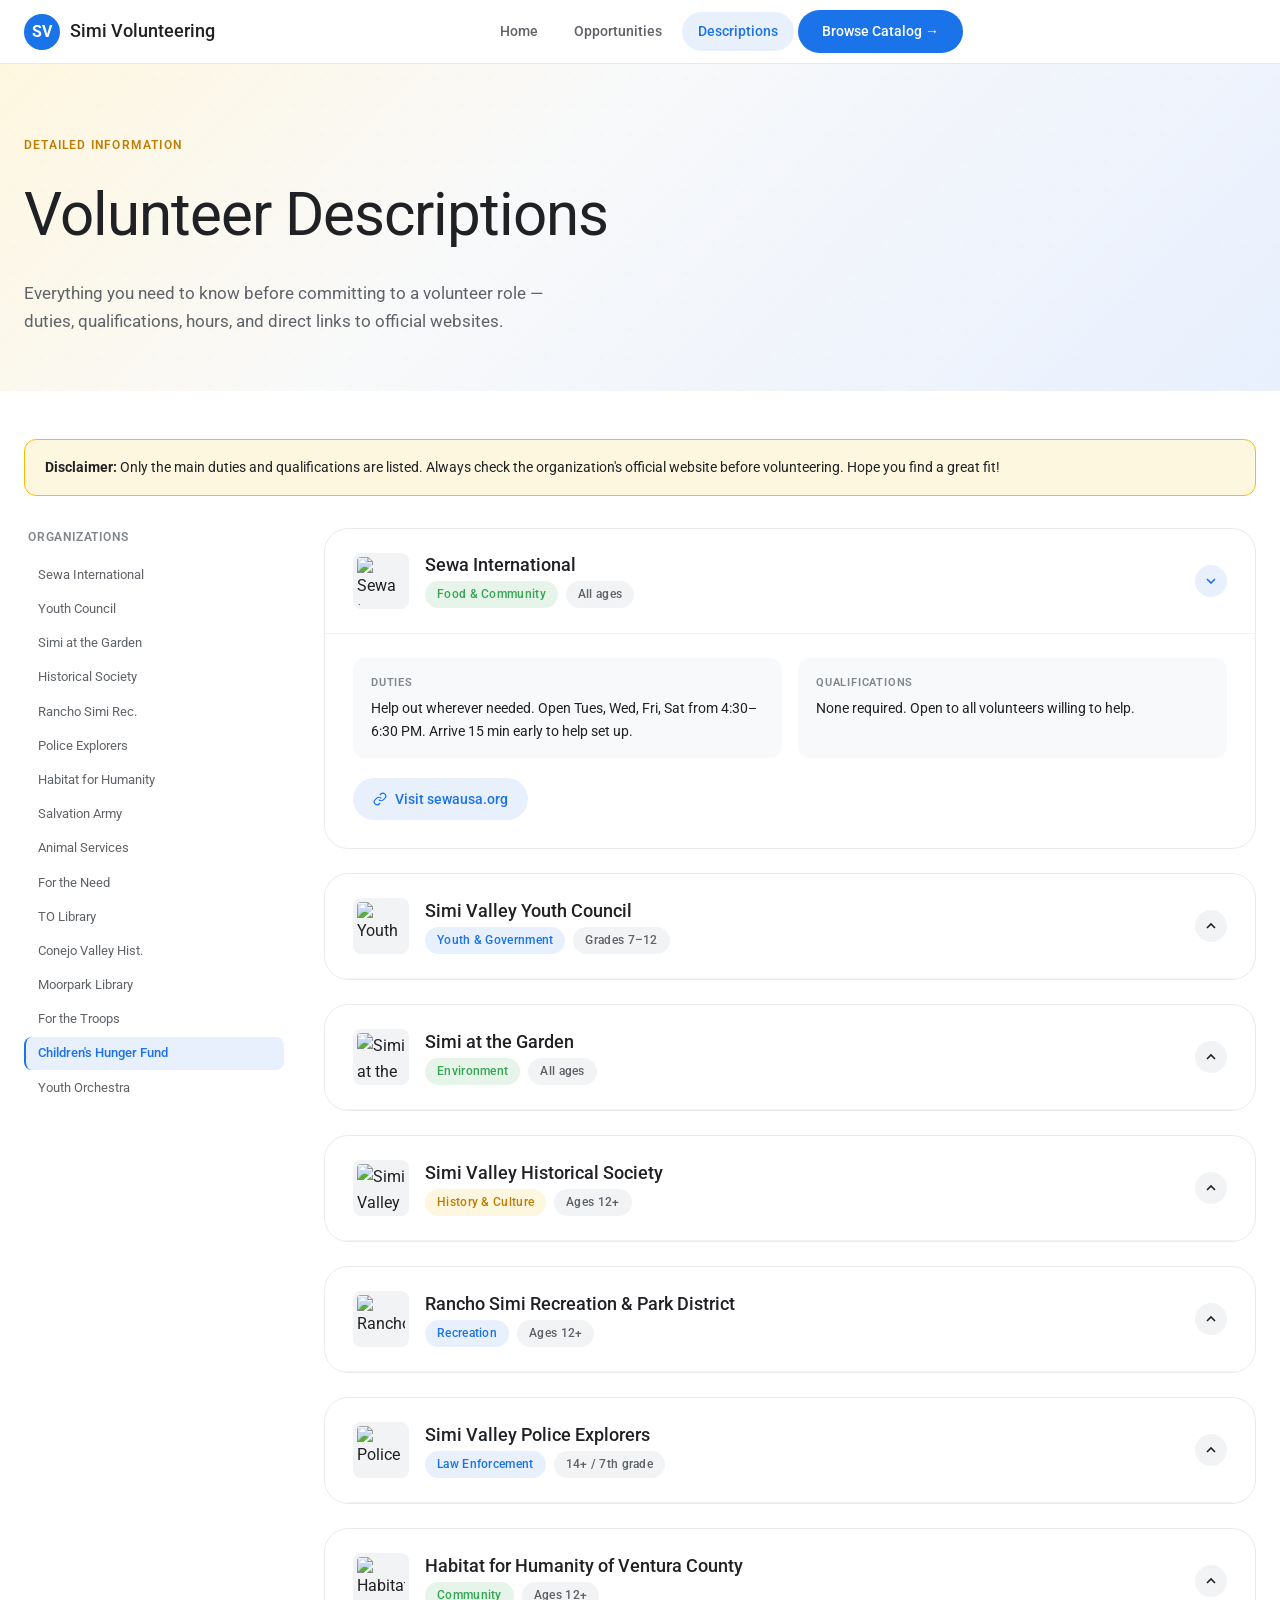
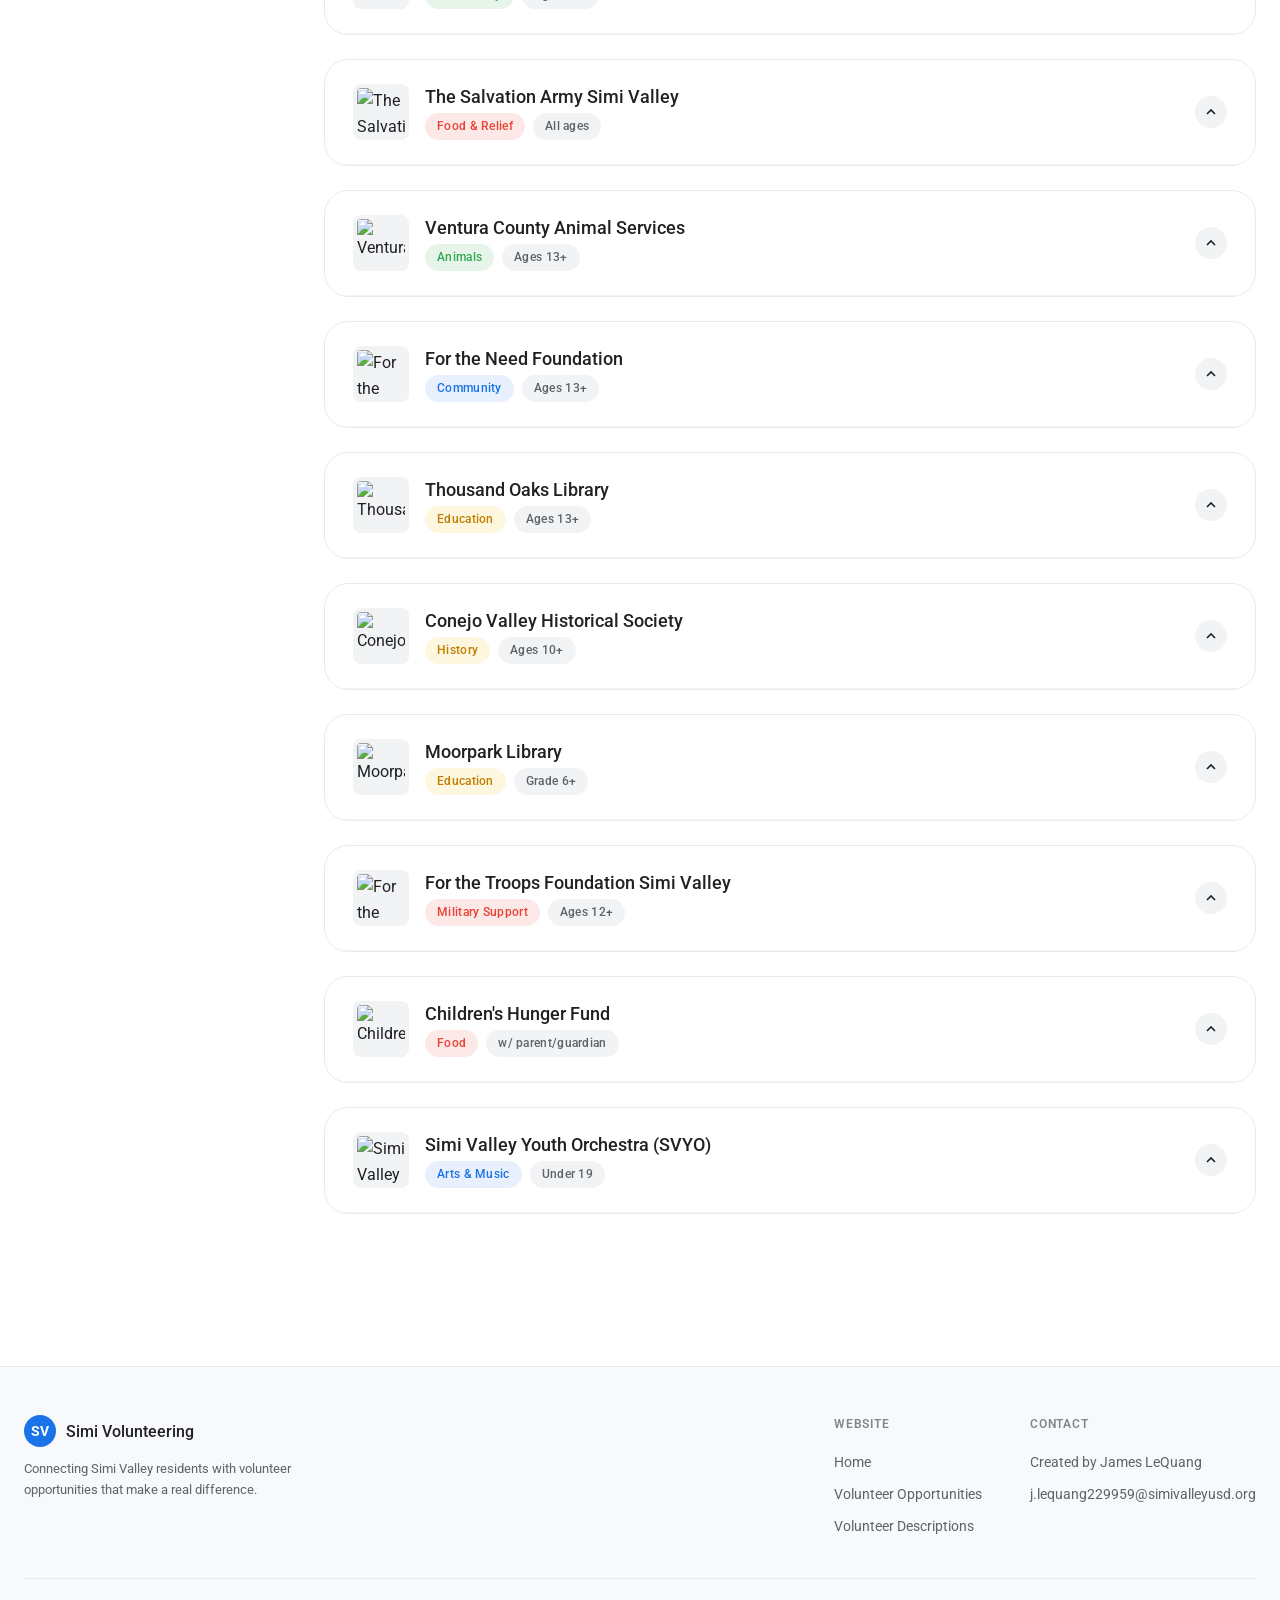
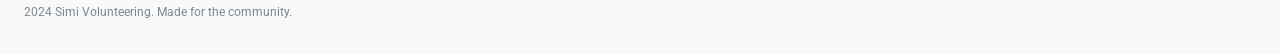
==== volunteer-descriptions.html @ 415157b6 "first commit" ====
<!DOCTYPE html>
<html lang="en">
<head>
  <!-- Google tag (gtag.js) -->
  <script async src="https://www.googletagmanager.com/gtag/js?id=G-ZGWD5S9X8W"></script>
  <script>
    window.dataLayer = window.dataLayer || [];
    function gtag(){dataLayer.push(arguments);}
    gtag('js', new Date());
    gtag('config', 'G-ZGWD5S9X8W');
  </script>

  <meta charset="utf-8" />
  <meta http-equiv="X-UA-Compatible" content="IE=edge" />
  <meta name="viewport" content="width=device-width, initial-scale=1" />
  <title>Volunteer Descriptions — Simi Volunteering</title>
  <meta name="description" content="Detailed descriptions of volunteer opportunities in Simi Valley including duties, qualifications, and how to sign up." />
  <meta name="keywords" content="volunteer descriptions simi valley, volunteer duties qualifications simi valley" />
  <meta name="author" content="James LeQuang" />
  <meta name="robots" content="index,follow" />
  <meta name="google-site-verification" content="lw691S1agrlLDPZoy1Ch8asML59CRUqN0vuidCmiAS0" />

  <link rel="stylesheet" href="styles.css" />
  <style>
    /* ── Page hero ─────────────────────────────────────────────── */
    .page-hero {
      background: linear-gradient(135deg, #fef7e0 0%, #f8f9fa 40%, #e8f0fe 100%);
      padding: 72px 0 56px;
      position: relative;
      overflow: hidden;
    }

    .page-hero::before {
      content: '';
      position: absolute;
      inset: 0;
      background-image: radial-gradient(circle, rgba(251,188,4,.15) 1px, transparent 1px);
      background-size: 28px 28px;
      opacity: .5;
    }

    .page-hero-inner { position: relative; }

    .page-hero-eyebrow {
      font-size: 12px;
      font-weight: 600;
      letter-spacing: 1.2px;
      text-transform: uppercase;
      color: #c17d00;
      margin-bottom: 12px;
    }

    .page-hero-title {
      font-family: var(--font-display);
      font-size: clamp(36px, 5vw, 60px);
      font-weight: 400;
      color: var(--text-primary);
      letter-spacing: -1px;
      margin-bottom: 16px;
    }

    .page-hero-desc {
      font-size: 17px;
      color: var(--text-secondary);
      max-width: 560px;
      line-height: 1.65;
    }

    /* ── Sidebar layout ────────────────────────────────────────── */
    .desc-layout {
      display: grid;
      grid-template-columns: 260px 1fr;
      gap: 40px;
      align-items: start;
    }

    /* ── TOC sidebar ───────────────────────────────────────────── */
    .toc-sidebar {
      position: sticky;
      top: calc(var(--nav-height) + 24px);
      max-height: calc(100vh - var(--nav-height) - 48px);
      overflow-y: auto;
      scrollbar-width: thin;
    }

    .toc-sidebar::-webkit-scrollbar { width: 4px; }
    .toc-sidebar::-webkit-scrollbar-thumb { background: var(--surface-3); border-radius: 2px; }

    .toc-title {
      font-size: 12px;
      font-weight: 600;
      letter-spacing: .8px;
      text-transform: uppercase;
      color: var(--text-tertiary);
      margin-bottom: 12px;
      padding: 0 4px;
    }

    .toc-list { display: flex; flex-direction: column; gap: 2px; }

    .toc-link {
      display: block;
      padding: 7px 12px;
      border-radius: var(--radius-sm);
      font-size: 13px;
      color: var(--text-secondary);
      transition: background var(--transition), color var(--transition);
      border-left: 2px solid transparent;
      line-height: 1.4;
    }

    .toc-link:hover { background: var(--surface-2); color: var(--text-primary); }
    .toc-link.toc-active { background: var(--blue-50); color: var(--blue-500); border-left-color: var(--blue-500); font-weight: 500; }

    /* ── Description entries ───────────────────────────────────── */
    .desc-entry {
      background: var(--surface-0);
      border: 1px solid var(--surface-3);
      border-radius: var(--radius-lg);
      overflow: hidden;
      margin-bottom: 24px;
      scroll-margin-top: calc(var(--nav-height) + 24px);
      transition: box-shadow var(--transition);
    }

    .desc-entry:hover { box-shadow: var(--shadow-2); }

    .desc-entry-header {
      display: flex;
      align-items: center;
      gap: 16px;
      padding: 24px 28px;
      border-bottom: 1px solid var(--surface-2);
      cursor: pointer;
      user-select: none;
    }

    .desc-entry-logo {
      width: 56px;
      height: 56px;
      border-radius: var(--radius-sm);
      object-fit: contain;
      background: var(--surface-2);
      flex-shrink: 0;
      padding: 4px;
    }

    .desc-entry-title-wrap { flex: 1; min-width: 0; }

    .desc-entry-title {
      font-family: var(--font-display);
      font-size: 18px;
      font-weight: 500;
      color: var(--text-primary);
      margin-bottom: 4px;
      line-height: 1.3;
    }

    .desc-entry-meta {
      display: flex;
      align-items: center;
      gap: 8px;
      flex-wrap: wrap;
    }

    .desc-entry-toggle {
      width: 32px;
      height: 32px;
      border-radius: 50%;
      display: flex;
      align-items: center;
      justify-content: center;
      background: var(--surface-2);
      flex-shrink: 0;
      transition: background var(--transition), transform var(--transition);
    }

    .desc-entry-toggle svg { transition: transform var(--transition); }
    .desc-entry.open .desc-entry-toggle { background: var(--blue-50); }
    .desc-entry.open .desc-entry-toggle svg { transform: rotate(180deg); color: var(--blue-500); }

    .desc-entry-body {
      display: none;
      padding: 24px 28px 28px;
    }

    .desc-entry.open .desc-entry-body { display: block; }

    /* Smooth expand animation */
    .desc-entry-body-inner {
      animation: expandIn 0.25s cubic-bezier(0.4,0,0.2,1);
    }

    @keyframes expandIn {
      from { opacity: 0; transform: translateY(-8px); }
      to   { opacity: 1; transform: translateY(0); }
    }

    /* ── Info rows inside entry ────────────────────────────────── */
    .info-grid {
      display: grid;
      grid-template-columns: 1fr 1fr;
      gap: 16px;
      margin-bottom: 20px;
    }

    .info-block {
      background: var(--surface-1);
      border-radius: var(--radius-md);
      padding: 16px 18px;
    }

    .info-block-label {
      font-size: 11px;
      font-weight: 600;
      letter-spacing: .8px;
      text-transform: uppercase;
      color: var(--text-tertiary);
      margin-bottom: 6px;
    }

    .info-block-value {
      font-size: 14px;
      color: var(--text-primary);
      line-height: 1.6;
    }

    .desc-text {
      font-size: 15px;
      color: var(--text-secondary);
      line-height: 1.7;
      margin-bottom: 20px;
    }

    .desc-website-link {
      display: inline-flex;
      align-items: center;
      gap: 8px;
      padding: 10px 20px;
      background: var(--blue-50);
      color: var(--blue-500);
      border-radius: var(--radius-xl);
      font-size: 14px;
      font-weight: 500;
      transition: background var(--transition), box-shadow var(--transition);
    }

    .desc-website-link:hover { background: var(--blue-100); box-shadow: var(--shadow-1); }

    .desc-website-link svg { flex-shrink: 0; }

    /* ── Disclaimer ─────────────────────────────────────────────── */
    .disclaimer-banner {
      background: #fef7e0;
      border: 1px solid #fbbc04;
      border-radius: var(--radius-md);
      padding: 16px 20px;
      display: flex;
      align-items: flex-start;
      gap: 12px;
      margin-bottom: 32px;
    }

    .disclaimer-icon { font-size: 18px; flex-shrink: 0; margin-top: 1px; }
    .disclaimer-text { font-size: 14px; color: var(--text-primary); line-height: 1.6; }

    /* ── Responsive ─────────────────────────────────────────────── */
    @media (max-width: 860px) {
      .desc-layout { grid-template-columns: 1fr; }
      .toc-sidebar { position: static; max-height: none; }
      .toc-list { flex-direction: row; flex-wrap: wrap; gap: 6px; }
      .toc-link { border-left: none; border-radius: 100px; border: 1.5px solid var(--surface-3); }
      .toc-link.toc-active { border-color: var(--blue-500); }
    }

    @media (max-width: 600px) {
      .info-grid { grid-template-columns: 1fr; }
      .desc-entry-header { align-items: flex-start; }
      .desc-entry-logo { width: 44px; height: 44px; }
    }
  </style>
</head>
<body>

<!-- ══ NAVBAR ════════════════════════════════════════════════════ -->
<nav class="site-nav" role="navigation" aria-label="Main navigation">
  <a class="nav-brand" href="index.html" aria-label="Simi Volunteering home">
    <div style="width:36px;height:36px;border-radius:50%;background:var(--blue-500);display:flex;align-items:center;justify-content:center;color:white;font-weight:700;font-size:16px;flex-shrink:0;" aria-hidden="true">SV</div>
    Simi Volunteering
  </a>
  <nav class="nav-links" role="menubar">
    <a class="nav-link" href="index.html" data-page="index.html" role="menuitem">Home</a>
    <a class="nav-link" href="volunteer.html" data-page="volunteer.html" role="menuitem">Opportunities</a>
    <a class="nav-link active" href="volunteer-descriptions.html" data-page="volunteer-descriptions.html" role="menuitem">Descriptions</a>
    <a class="nav-cta btn" href="volunteer.html" role="menuitem">Browse Catalog →</a>
  </nav>
  <button class="nav-toggle" aria-label="Toggle menu" aria-expanded="false">
    <span></span><span></span><span></span>
  </button>
</nav>

<div class="mobile-nav" role="menu" aria-label="Mobile navigation">
  <a class="nav-link" href="index.html" data-page="index.html" role="menuitem">Home</a>
  <a class="nav-link" href="volunteer.html" data-page="volunteer.html" role="menuitem">Opportunities</a>
  <a class="nav-link active" href="volunteer-descriptions.html" data-page="volunteer-descriptions.html" role="menuitem">Descriptions</a>
</div>


<!-- ══ PAGE HERO ═════════════════════════════════════════════════ -->
<section class="page-hero" aria-labelledby="page-title">
  <div class="container page-hero-inner">
    <p class="page-hero-eyebrow">Detailed Information</p>
    <h1 class="page-hero-title" id="page-title">Volunteer Descriptions</h1>
    <p class="page-hero-desc">
      Everything you need to know before committing to a volunteer role —
      duties, qualifications, hours, and direct links to official websites.
    </p>
  </div>
</section>


<!-- ══ MAIN CONTENT ═══════════════════════════════════════════════ -->
<main class="section section-sm">
  <div class="container">

    <!-- Disclaimer -->
    <div class="disclaimer-banner reveal" role="note" aria-label="Disclaimer">
     
      <p class="disclaimer-text">
        <strong>Disclaimer:</strong> Only the main duties and qualifications are listed. Always check the organization's official website before volunteering. Hope you find a great fit! 
      </p>
    </div>

    <div class="desc-layout">

      <!-- ── TOC SIDEBAR ──────────────────────────────────────── -->
      <aside class="toc-sidebar reveal" aria-label="Table of contents">
        <div class="toc-title">Organizations</div>
        <nav class="toc-list" aria-label="Jump to section">
          <a class="toc-link" href="#sewa">Sewa International</a>
          <a class="toc-link" href="#youthcouncil">Youth Council</a>
          <a class="toc-link" href="#garden">Simi at the Garden</a>
          <a class="toc-link" href="#historical">Historical Society</a>
          <a class="toc-link" href="#rancho">Rancho Simi Rec.</a>
          <a class="toc-link" href="#explorers">Police Explorers</a>
          <a class="toc-link" href="#habitat">Habitat for Humanity</a>
          <a class="toc-link" href="#salvation">Salvation Army</a>
          <a class="toc-link" href="#animal">Animal Services</a>
          <a class="toc-link" href="#need">For the Need</a>
          <a class="toc-link" href="#tolibrary">TO Library</a>
          <a class="toc-link" href="#CVHS">Conejo Valley Hist.</a>
          <a class="toc-link" href="#Moorpark Library">Moorpark Library</a>
          <a class="toc-link" href="#troops">For the Troops</a>
          <a class="toc-link" href="#chf">Children's Hunger Fund</a>
          <a class="toc-link" href="#svyo">Youth Orchestra</a>
        </nav>
      </aside>

      <!-- ── DESCRIPTION ENTRIES ─────────────────────────────── -->
      <div class="desc-entries" role="list">

        <!-- 1. Sewa -->
        <article class="desc-entry open reveal" id="sewa" role="listitem" aria-label="Sewa International volunteer description">
          <div class="desc-entry-header" role="button" aria-expanded="true" tabindex="0">
            <img class="desc-entry-logo" src="https://i0.wp.com/www.globalatlanta.com/wp-content/uploads/Sewa-int-logo.png?fit=1000%2C750&ssl=1" alt="Sewa International logo" loading="lazy"/>
            <div class="desc-entry-title-wrap">
              <div class="desc-entry-title">Sewa International</div>
              <div class="desc-entry-meta">
                <span class="chip chip-green">Food &amp; Community</span>
                <span class="chip" style="background:var(--surface-2);color:var(--text-secondary);">All ages</span>
              </div>
            </div>
            <div class="desc-entry-toggle" aria-hidden="true">
              <svg width="16" height="16" viewBox="0 0 24 24" fill="none" stroke="currentColor" stroke-width="2.5"><path d="m18 15-6-6-6 6"/></svg>
            </div>
          </div>
          <div class="desc-entry-body">
            <div class="desc-entry-body-inner">
              <div class="info-grid">
                <div class="info-block">
                  <div class="info-block-label">Duties</div>
                  <div class="info-block-value">Help out wherever needed. Open Tues, Wed, Fri, Sat from 4:30–6:30 PM. Arrive 15 min early to help set up.</div>
                </div>
                <div class="info-block">
                  <div class="info-block-label">Qualifications</div>
                  <div class="info-block-value">None required. Open to all volunteers willing to help.</div>
                </div>
              </div>
              <a class="desc-website-link" href="https://www.sewausa.org/" target="_blank" rel="noopener noreferrer" aria-label="Visit Sewa International website (opens in new tab)">
                <svg width="14" height="14" viewBox="0 0 24 24" fill="none" stroke="currentColor" stroke-width="2" aria-hidden="true"><path d="M10 13a5 5 0 0 0 7.54.54l3-3a5 5 0 0 0-7.07-7.07l-1.72 1.71"/><path d="M14 11a5 5 0 0 0-7.54-.54l-3 3a5 5 0 0 0 7.07 7.07l1.71-1.71"/></svg>
                Visit sewausa.org
              </a>
            </div>
          </div>
        </article>

        <!-- 2. Youth Council -->
        <article class="desc-entry reveal reveal-delay-1" id="youthcouncil" role="listitem" aria-label="Youth Council volunteer description">
          <div class="desc-entry-header" role="button" aria-expanded="false" tabindex="0">
            <img class="desc-entry-logo" src="https://encrypted-tbn0.gstatic.com/images?q=tbn:ANd9GcQe-Y0iNBQ_qjJEqMfvjMP9zpzunU8LcQoLoQ&s" alt="Youth Council" loading="lazy"/>
            <div class="desc-entry-title-wrap">
              <div class="desc-entry-title">Simi Valley Youth Council</div>
              <div class="desc-entry-meta">
                <span class="chip chip-blue">Youth &amp; Government</span>
                <span class="chip" style="background:var(--surface-2);color:var(--text-secondary);">Grades 7–12</span>
              </div>
            </div>
            <div class="desc-entry-toggle" aria-hidden="true">
              <svg width="16" height="16" viewBox="0 0 24 24" fill="none" stroke="currentColor" stroke-width="2.5"><path d="m18 15-6-6-6 6"/></svg>
            </div>
          </div>
          <div class="desc-entry-body">
            <div class="desc-entry-body-inner">
              <p class="desc-text">The Simi Valley Youth Council is an advisory board to the City Council on issues affecting youth in the community. Composed of 21 members and up to three alternates, representing every high school and middle school in Simi Valley, as well as the Community at Large.</p>
              <div class="info-grid">
                <div class="info-block">
                  <div class="info-block-label">Qualifications</div>
                  <div class="info-block-value">Must be in 7th–12th grade in the next school year.</div>
                </div>
              </div>
              <a class="desc-website-link" href="https://www.simivalley.org/departments/city-manager-s-office/community-programs-and-facilities/youth-council" target="_blank" rel="noopener noreferrer" aria-label="Visit Simi Valley Youth Council website (opens in new tab)">
                <svg width="14" height="14" viewBox="0 0 24 24" fill="none" stroke="currentColor" stroke-width="2" aria-hidden="true"><path d="M10 13a5 5 0 0 0 7.54.54l3-3a5 5 0 0 0-7.07-7.07l-1.72 1.71"/><path d="M14 11a5 5 0 0 0-7.54-.54l-3 3a5 5 0 0 0 7.07 7.07l1.71-1.71"/></svg>
                Visit simivalley.org
              </a>
            </div>
          </div>
        </article>

        <!-- 3. Garden -->
        <article class="desc-entry reveal reveal-delay-2" id="garden" role="listitem" aria-label="Simi at the Garden volunteer description">
          <div class="desc-entry-header" role="button" aria-expanded="false" tabindex="0">
            <img class="desc-entry-logo" src="https://static.wixstatic.com/media/9d3e86_cebe272ffe12496c925e31075ca68f79~mv2.jpeg/v1/fit/w_2500,h_1330,al_c/9d3e86_cebe272ffe12496c925e31075ca68f79~mv2.jpeg" alt="Simi at the Garden" loading="lazy"/>
            <div class="desc-entry-title-wrap">
              <div class="desc-entry-title">Simi at the Garden</div>
              <div class="desc-entry-meta">
                <span class="chip chip-green">Environment</span>
                <span class="chip" style="background:var(--surface-2);color:var(--text-secondary);">All ages</span>
              </div>
            </div>
            <div class="desc-entry-toggle" aria-hidden="true">
              <svg width="16" height="16" viewBox="0 0 24 24" fill="none" stroke="currentColor" stroke-width="2.5"><path d="m18 15-6-6-6 6"/></svg>
            </div>
          </div>
          <div class="desc-entry-body">
            <div class="desc-entry-body-inner">
              <div class="info-grid">
                <div class="info-block">
                  <div class="info-block-label">Duties</div>
                  <div class="info-block-value">Help out at monthly workdays and garden projects. Visit the website to register your interest in volunteering.</div>
                </div>
                <div class="info-block">
                  <div class="info-block-label">Qualifications</div>
                  <div class="info-block-value">None required.</div>
                </div>
              </div>
              <a class="desc-website-link" href="https://www.simiatthegarden.org/contact-us" target="_blank" rel="noopener noreferrer" aria-label="Visit Simi at the Garden website (opens in new tab)">
                <svg width="14" height="14" viewBox="0 0 24 24" fill="none" stroke="currentColor" stroke-width="2" aria-hidden="true"><path d="M10 13a5 5 0 0 0 7.54.54l3-3a5 5 0 0 0-7.07-7.07l-1.72 1.71"/><path d="M14 11a5 5 0 0 0-7.54-.54l-3 3a5 5 0 0 0 7.07 7.07l1.71-1.71"/></svg>
                Visit simiatthegarden.org
              </a>
            </div>
          </div>
        </article>

        <!-- 4. Historical Society -->
        <article class="desc-entry reveal reveal-delay-3" id="historical" role="listitem" aria-label="Simi Valley Historical Society volunteer description">
          <div class="desc-entry-header" role="button" aria-expanded="false" tabindex="0">
            <img class="desc-entry-logo" src="https://www.simihistory.com/wp-content/uploads/2017/10/IMG_31542.jpg" alt="Simi Valley Historical Society" loading="lazy"/>
            <div class="desc-entry-title-wrap">
              <div class="desc-entry-title">Simi Valley Historical Society</div>
              <div class="desc-entry-meta">
                <span class="chip chip-yellow">History &amp; Culture</span>
                <span class="chip" style="background:var(--surface-2);color:var(--text-secondary);">Ages 12+</span>
              </div>
            </div>
            <div class="desc-entry-toggle" aria-hidden="true">
              <svg width="16" height="16" viewBox="0 0 24 24" fill="none" stroke="currentColor" stroke-width="2.5"><path d="m18 15-6-6-6 6"/></svg>
            </div>
          </div>
          <div class="desc-entry-body">
            <div class="desc-entry-body-inner">
              <div class="info-grid">
                <div class="info-block">
                  <div class="info-block-label">Duties</div>
                  <div class="info-block-value">Provide tours on Simi Valley history, help preserve historic items at Strathern Historical Park, or assist in the gift shop. Mon–Fri 9 AM–3 PM, Sat–Sun 1–4 PM.</div>
                </div>
                <div class="info-block">
                  <div class="info-block-label">Qualifications</div>
                  <div class="info-block-value">Junior Docent Program: Must be at least 12 years old and interested in the history of Simi Valley.</div>
                </div>
              </div>
              <a class="desc-website-link" href="https://www.simihistory.com/" target="_blank" rel="noopener noreferrer" aria-label="Visit Simi Valley Historical Society website (opens in new tab)">
                <svg width="14" height="14" viewBox="0 0 24 24" fill="none" stroke="currentColor" stroke-width="2" aria-hidden="true"><path d="M10 13a5 5 0 0 0 7.54.54l3-3a5 5 0 0 0-7.07-7.07l-1.72 1.71"/><path d="M14 11a5 5 0 0 0-7.54-.54l-3 3a5 5 0 0 0 7.07 7.07l1.71-1.71"/></svg>
                Visit simihistory.com
              </a>
            </div>
          </div>
        </article>

        <!-- 5. Rancho Simi -->
        <article class="desc-entry reveal reveal-delay-4" id="rancho" role="listitem" aria-label="Rancho Simi Recreation volunteer description">
          <div class="desc-entry-header" role="button" aria-expanded="false" tabindex="0">
            <img class="desc-entry-logo" src="https://encrypted-tbn0.gstatic.com/images?q=tbn:ANd9GcRXQ3X1lm2piQa94Mt6xfgVKpv5rvBnhtfw5w&s" alt="Rancho Simi Recreation" loading="lazy"/>
            <div class="desc-entry-title-wrap">
              <div class="desc-entry-title">Rancho Simi Recreation &amp; Park District</div>
              <div class="desc-entry-meta">
                <span class="chip chip-blue">Recreation</span>
                <span class="chip" style="background:var(--surface-2);color:var(--text-secondary);">Ages 12+</span>
              </div>
            </div>
            <div class="desc-entry-toggle" aria-hidden="true">
              <svg width="16" height="16" viewBox="0 0 24 24" fill="none" stroke="currentColor" stroke-width="2.5"><path d="m18 15-6-6-6 6"/></svg>
            </div>
          </div>
          <div class="desc-entry-body">
            <div class="desc-entry-body-inner">
              <div class="info-grid">
                <div class="info-block">
                  <div class="info-block-label">Duties</div>
                  <div class="info-block-value">Assist with special events, office tasks, recreation classes, hiking trails, and preschool/afternoon programs.</div>
                </div>
                <div class="info-block">
                  <div class="info-block-label">Qualifications</div>
                  <div class="info-block-value">Must be at least 12 years old and complete an orientation available on the website.</div>
                </div>
              </div>
              <a class="desc-website-link" href="https://www.rsrpd.org/" target="_blank" rel="noopener noreferrer" aria-label="Visit Rancho Simi Recreation website (opens in new tab)">
                <svg width="14" height="14" viewBox="0 0 24 24" fill="none" stroke="currentColor" stroke-width="2" aria-hidden="true"><path d="M10 13a5 5 0 0 0 7.54.54l3-3a5 5 0 0 0-7.07-7.07l-1.72 1.71"/><path d="M14 11a5 5 0 0 0-7.54-.54l-3 3a5 5 0 0 0 7.07 7.07l1.71-1.71"/></svg>
                Visit rsrpd.org
              </a>
            </div>
          </div>
        </article>

        <!-- 6. Police Explorers -->
        <article class="desc-entry reveal reveal-delay-5" id="explorers" role="listitem" aria-label="Police Explorers volunteer description">
          <div class="desc-entry-header" role="button" aria-expanded="false" tabindex="0">
            <img class="desc-entry-logo" src="https://images.squarespace-cdn.com/content/v1/5ac1611e710699cf1490a170/1549296603485-WFFLZRTWAPSOLTZ9FC0E/C-158610+Simi+Valley+Police+Department+Medallion+California+AR+f.png" alt="Police Explorers" loading="lazy"/>
            <div class="desc-entry-title-wrap">
              <div class="desc-entry-title">Simi Valley Police Explorers</div>
              <div class="desc-entry-meta">
                <span class="chip chip-blue">Law Enforcement</span>
                <span class="chip" style="background:var(--surface-2);color:var(--text-secondary);">14+ / 7th grade</span>
              </div>
            </div>
            <div class="desc-entry-toggle" aria-hidden="true">
              <svg width="16" height="16" viewBox="0 0 24 24" fill="none" stroke="currentColor" stroke-width="2.5"><path d="m18 15-6-6-6 6"/></svg>
            </div>
          </div>
          <div class="desc-entry-body">
            <div class="desc-entry-body-inner">
              <div class="info-grid">
                <div class="info-block">
                  <div class="info-block-label">Duties</div>
                  <div class="info-block-value">Trained in law enforcement areas, assist police at community events, and learn evidence collection and report writing.</div>
                </div>
                <div class="info-block">
                  <div class="info-block-label">Qualifications</div>
                  <div class="info-block-value">Must attend weekly meetings every Monday at 5:00 PM. Must be at least 14 years old or in 7th grade. Application required.</div>
                </div>
              </div>
              <a class="desc-website-link" href="https://www.svpdexplorers.com/" target="_blank" rel="noopener noreferrer" aria-label="Visit Police Explorers website (opens in new tab)">
                <svg width="14" height="14" viewBox="0 0 24 24" fill="none" stroke="currentColor" stroke-width="2" aria-hidden="true"><path d="M10 13a5 5 0 0 0 7.54.54l3-3a5 5 0 0 0-7.07-7.07l-1.72 1.71"/><path d="M14 11a5 5 0 0 0-7.54-.54l-3 3a5 5 0 0 0 7.07 7.07l1.71-1.71"/></svg>
                Visit svpdexplorers.com
              </a>
            </div>
          </div>
        </article>

        <!-- 7. Habitat for Humanity -->
        <article class="desc-entry reveal" id="habitat" role="listitem" aria-label="Habitat for Humanity volunteer description">
          <div class="desc-entry-header" role="button" aria-expanded="false" tabindex="0">
            <img class="desc-entry-logo" src="https://encrypted-tbn0.gstatic.com/images?q=tbn:ANd9GcQ1HWhkEAOul10OnpVmnDmpF7jgH3yXEDYi4w&s" alt="Habitat for Humanity" loading="lazy"/>
            <div class="desc-entry-title-wrap">
              <div class="desc-entry-title">Habitat for Humanity of Ventura County</div>
              <div class="desc-entry-meta">
                <span class="chip chip-green">Community</span>
                <span class="chip" style="background:var(--surface-2);color:var(--text-secondary);">Ages 12+</span>
              </div>
            </div>
            <div class="desc-entry-toggle" aria-hidden="true">
              <svg width="16" height="16" viewBox="0 0 24 24" fill="none" stroke="currentColor" stroke-width="2.5"><path d="m18 15-6-6-6 6"/></svg>
            </div>
          </div>
          <div class="desc-entry-body">
            <div class="desc-entry-body-inner">
              <div class="info-grid">
                <div class="info-block">
                  <div class="info-block-label">Duties</div>
                  <div class="info-block-value">Help at the ReStore, serve as a photographer, or assist at special events. Sign-up required in advance.</div>
                </div>
                <div class="info-block">
                  <div class="info-block-label">Qualifications</div>
                  <div class="info-block-value">Ages 12–14 may volunteer with a parent/guardian. Must be 14+ to volunteer at ReStore.</div>
                </div>
              </div>
              <a class="desc-website-link" href="https://habitatventura.org/volunteer/" target="_blank" rel="noopener noreferrer" aria-label="Visit Habitat for Humanity Ventura website (opens in new tab)">
                <svg width="14" height="14" viewBox="0 0 24 24" fill="none" stroke="currentColor" stroke-width="2" aria-hidden="true"><path d="M10 13a5 5 0 0 0 7.54.54l3-3a5 5 0 0 0-7.07-7.07l-1.72 1.71"/><path d="M14 11a5 5 0 0 0-7.54-.54l-3 3a5 5 0 0 0 7.07 7.07l1.71-1.71"/></svg>
                Visit habitatventura.org
              </a>
            </div>
          </div>
        </article>

        <!-- 8. Salvation Army -->
        <article class="desc-entry reveal reveal-delay-1" id="salvation" role="listitem" aria-label="Salvation Army volunteer description">
          <div class="desc-entry-header" role="button" aria-expanded="false" tabindex="0">
            <img class="desc-entry-logo" src="https://s3.us-east-1.amazonaws.com/files.galaxydigital.com/4816/agency/112844.jpg?20240812202654?area=agency" alt="The Salvation Army" loading="lazy"/>
            <div class="desc-entry-title-wrap">
              <div class="desc-entry-title">The Salvation Army Simi Valley</div>
              <div class="desc-entry-meta">
                <span class="chip chip-red">Food &amp; Relief</span>
                <span class="chip" style="background:var(--surface-2);color:var(--text-secondary);">All ages</span>
              </div>
            </div>
            <div class="desc-entry-toggle" aria-hidden="true">
              <svg width="16" height="16" viewBox="0 0 24 24" fill="none" stroke="currentColor" stroke-width="2.5"><path d="m18 15-6-6-6 6"/></svg>
            </div>
          </div>
          <div class="desc-entry-body">
            <div class="desc-entry-body-inner">
              <div class="info-grid">
                <div class="info-block">
                  <div class="info-block-label">Duties</div>
                  <div class="info-block-value">Prepare food bags during pantry hours for community members in need.</div>
                </div>
                <div class="info-block">
                  <div class="info-block-label">Qualifications</div>
                  <div class="info-block-value">None required. Just be ready to help wherever needed.</div>
                </div>
              </div>
              <a class="desc-website-link" href="https://simivalley.salvationarmy.org/simi_valley_service_unit/" target="_blank" rel="noopener noreferrer" aria-label="Visit Salvation Army Simi Valley website (opens in new tab)">
                <svg width="14" height="14" viewBox="0 0 24 24" fill="none" stroke="currentColor" stroke-width="2" aria-hidden="true"><path d="M10 13a5 5 0 0 0 7.54.54l3-3a5 5 0 0 0-7.07-7.07l-1.72 1.71"/><path d="M14 11a5 5 0 0 0-7.54-.54l-3 3a5 5 0 0 0 7.07 7.07l1.71-1.71"/></svg>
                Visit salvationarmy.org
              </a>
            </div>
          </div>
        </article>

        <!-- 9. Animal Services -->
        <article class="desc-entry reveal reveal-delay-2" id="animal" role="listitem" aria-label="Animal Services volunteer description">
          <div class="desc-entry-header" role="button" aria-expanded="false" tabindex="0">
            <img class="desc-entry-logo" src="https://encrypted-tbn0.gstatic.com/images?q=tbn:ANd9GcTFBBk1cZD3ZWlCmPUZ9jdSTJVA46TunX0OOw&s" alt="Ventura County Animal Services" loading="lazy"/>
            <div class="desc-entry-title-wrap">
              <div class="desc-entry-title">Ventura County Animal Services</div>
              <div class="desc-entry-meta">
                <span class="chip chip-green">Animals</span>
                <span class="chip" style="background:var(--surface-2);color:var(--text-secondary);">Ages 13+</span>
              </div>
            </div>
            <div class="desc-entry-toggle" aria-hidden="true">
              <svg width="16" height="16" viewBox="0 0 24 24" fill="none" stroke="currentColor" stroke-width="2.5"><path d="m18 15-6-6-6 6"/></svg>
            </div>
          </div>
          <div class="desc-entry-body">
            <div class="desc-entry-body-inner">
              <div class="info-grid">
                <div class="info-block">
                  <div class="info-block-label">Duties</div>
                  <div class="info-block-value">Animal care, fundraising, and helping staff with various tasks at the county shelter.</div>
                </div>
                <div class="info-block">
                  <div class="info-block-label">Qualifications</div>
                  <div class="info-block-value">Minimum age 13. Parent/guardian permission required. Must follow training protocols.</div>
                </div>
              </div>
              <a class="desc-website-link" href="https://www.vcas.us/volunteer/" target="_blank" rel="noopener noreferrer" aria-label="Visit Ventura County Animal Services website (opens in new tab)">
                <svg width="14" height="14" viewBox="0 0 24 24" fill="none" stroke="currentColor" stroke-width="2" aria-hidden="true"><path d="M10 13a5 5 0 0 0 7.54.54l3-3a5 5 0 0 0-7.07-7.07l-1.72 1.71"/><path d="M14 11a5 5 0 0 0-7.54-.54l-3 3a5 5 0 0 0 7.07 7.07l1.71-1.71"/></svg>
                Visit vcas.us
              </a>
            </div>
          </div>
        </article>

        <!-- 10. For the Need Foundation -->
        <article class="desc-entry reveal reveal-delay-3" id="need" role="listitem" aria-label="For the Need Foundation volunteer description">
          <div class="desc-entry-header" role="button" aria-expanded="false" tabindex="0">
            <img class="desc-entry-logo" src="https://encrypted-tbn0.gstatic.com/images?q=tbn:ANd9GcQtd4kVyudr5ZnlMWnTqyVKcRCTDtis_kad7g&s" alt="For the Need Foundation" loading="lazy"/>
            <div class="desc-entry-title-wrap">
              <div class="desc-entry-title">For the Need Foundation</div>
              <div class="desc-entry-meta">
                <span class="chip chip-blue">Community</span>
                <span class="chip" style="background:var(--surface-2);color:var(--text-secondary);">Ages 13+</span>
              </div>
            </div>
            <div class="desc-entry-toggle" aria-hidden="true">
              <svg width="16" height="16" viewBox="0 0 24 24" fill="none" stroke="currentColor" stroke-width="2.5"><path d="m18 15-6-6-6 6"/></svg>
            </div>
          </div>
          <div class="desc-entry-body">
            <div class="desc-entry-body-inner">
              <div class="info-grid">
                <div class="info-block">
                  <div class="info-block-label">Duties</div>
                  <div class="info-block-value">Attend volunteering events posted on the website. Duties vary depending on the event.</div>
                </div>
                <div class="info-block">
                  <div class="info-block-label">Qualifications</div>
                  <div class="info-block-value">Minimum age 13.</div>
                </div>
              </div>
              <a class="desc-website-link" href="https://fortheneed.org/bowandarrow/" target="_blank" rel="noopener noreferrer" aria-label="Visit For the Need Foundation website (opens in new tab)">
                <svg width="14" height="14" viewBox="0 0 24 24" fill="none" stroke="currentColor" stroke-width="2" aria-hidden="true"><path d="M10 13a5 5 0 0 0 7.54.54l3-3a5 5 0 0 0-7.07-7.07l-1.72 1.71"/><path d="M14 11a5 5 0 0 0-7.54-.54l-3 3a5 5 0 0 0 7.07 7.07l1.71-1.71"/></svg>
                Visit fortheneed.org
              </a>
            </div>
          </div>
        </article>

        <!-- 11. Thousand Oaks Library -->
        <article class="desc-entry reveal reveal-delay-4" id="tolibrary" role="listitem" aria-label="Thousand Oaks Library volunteer description">
          <div class="desc-entry-header" role="button" aria-expanded="false" tabindex="0">
            <img class="desc-entry-logo" src="https://assets.procurement.opengov.com/logo-uploads/352f546a-849f-4847-a87c-795949695fc2_500x500_CTO_Logo.png" alt="Thousand Oaks Library" loading="lazy"/>
            <div class="desc-entry-title-wrap">
              <div class="desc-entry-title">Thousand Oaks Library</div>
              <div class="desc-entry-meta">
                <span class="chip chip-yellow">Education</span>
                <span class="chip" style="background:var(--surface-2);color:var(--text-secondary);">Ages 13+</span>
              </div>
            </div>
            <div class="desc-entry-toggle" aria-hidden="true">
              <svg width="16" height="16" viewBox="0 0 24 24" fill="none" stroke="currentColor" stroke-width="2.5"><path d="m18 15-6-6-6 6"/></svg>
            </div>
          </div>
          <div class="desc-entry-body">
            <div class="desc-entry-body-inner">
              <div class="info-grid">
                <div class="info-block">
                  <div class="info-block-label">Duties</div>
                  <div class="info-block-value">Various opportunities including events, teen volunteer programs, and more. Duties vary by event.</div>
                </div>
                <div class="info-block">
                  <div class="info-block-label">Qualifications</div>
                  <div class="info-block-value">Minimum age 13.</div>
                </div>
              </div>
              <a class="desc-website-link" href="https://www.tolibrary.org/teens/teen-volunteers" target="_blank" rel="noopener noreferrer" aria-label="Visit Thousand Oaks Library teen volunteers page (opens in new tab)">
                <svg width="14" height="14" viewBox="0 0 24 24" fill="none" stroke="currentColor" stroke-width="2" aria-hidden="true"><path d="M10 13a5 5 0 0 0 7.54.54l3-3a5 5 0 0 0-7.07-7.07l-1.72 1.71"/><path d="M14 11a5 5 0 0 0-7.54-.54l-3 3a5 5 0 0 0 7.07 7.07l1.71-1.71"/></svg>
                Visit tolibrary.org
              </a>
            </div>
          </div>
        </article>

        <!-- 12. CVHS -->
        <article class="desc-entry reveal reveal-delay-5" id="CVHS" role="listitem" aria-label="Conejo Valley Historical Society volunteer description">
          <div class="desc-entry-header" role="button" aria-expanded="false" tabindex="0">
            <img class="desc-entry-logo" src="https://www.volunteermatch.org/images/gallery/88043777-FB2F-C477-C7FD-780D74A25D12_m?ts=1502301487000" alt="Conejo Valley Historical Society" loading="lazy"/>
            <div class="desc-entry-title-wrap">
              <div class="desc-entry-title">Conejo Valley Historical Society</div>
              <div class="desc-entry-meta">
                <span class="chip chip-yellow">History</span>
                <span class="chip" style="background:var(--surface-2);color:var(--text-secondary);">Ages 10+</span>
              </div>
            </div>
            <div class="desc-entry-toggle" aria-hidden="true">
              <svg width="16" height="16" viewBox="0 0 24 24" fill="none" stroke="currentColor" stroke-width="2.5"><path d="m18 15-6-6-6 6"/></svg>
            </div>
          </div>
          <div class="desc-entry-body">
            <div class="desc-entry-body-inner">
              <div class="info-grid">
                <div class="info-block">
                  <div class="info-block-label">Duties</div>
                  <div class="info-block-value">Greet visitors, help in the office and gift shop, and assist with tours at the Stagecoach Inn Museum.</div>
                </div>
                <div class="info-block">
                  <div class="info-block-label">Qualifications</div>
                  <div class="info-block-value">Minimum age 10.</div>
                </div>
              </div>
              <a class="desc-website-link" href="https://stagecoachinnmuseum.com/new-page-1" target="_blank" rel="noopener noreferrer" aria-label="Visit Conejo Valley Historical Society website (opens in new tab)">
                <svg width="14" height="14" viewBox="0 0 24 24" fill="none" stroke="currentColor" stroke-width="2" aria-hidden="true"><path d="M10 13a5 5 0 0 0 7.54.54l3-3a5 5 0 0 0-7.07-7.07l-1.72 1.71"/><path d="M14 11a5 5 0 0 0-7.54-.54l-3 3a5 5 0 0 0 7.07 7.07l1.71-1.71"/></svg>
                Visit stagecoachinnmuseum.com
              </a>
            </div>
          </div>
        </article>

        <!-- 13. Moorpark Library -->
        <article class="desc-entry reveal" id="Moorpark Library" role="listitem" aria-label="Moorpark Library volunteer description">
          <div class="desc-entry-header" role="button" aria-expanded="false" tabindex="0">
            <img class="desc-entry-logo" src="https://encrypted-tbn0.gstatic.com/images?q=tbn:ANd9GcQFjhbmEt27pReH3k3dUHhAvzlbd87K3aZf1g&s" alt="Moorpark Library" loading="lazy"/>
            <div class="desc-entry-title-wrap">
              <div class="desc-entry-title">Moorpark Library</div>
              <div class="desc-entry-meta">
                <span class="chip chip-yellow">Education</span>
                <span class="chip" style="background:var(--surface-2);color:var(--text-secondary);">Grade 6+</span>
              </div>
            </div>
            <div class="desc-entry-toggle" aria-hidden="true">
              <svg width="16" height="16" viewBox="0 0 24 24" fill="none" stroke="currentColor" stroke-width="2.5"><path d="m18 15-6-6-6 6"/></svg>
            </div>
          </div>
          <div class="desc-entry-body">
            <div class="desc-entry-body-inner">
              <div class="info-grid">
                <div class="info-block">
                  <div class="info-block-label">Duties</div>
                  <div class="info-block-value">Organize shelves, volunteer at events, give book recommendations, and other miscellaneous tasks as requested.</div>
                </div>
                <div class="info-block">
                  <div class="info-block-label">Qualifications</div>
                  <div class="info-block-value">Book recommendations: 6th grade+. Event volunteering and shelving: 7th grade+.</div>
                </div>
              </div>
              <a class="desc-website-link" href="https://www.tolibrary.org/teens/teen-volunteers" target="_blank" rel="noopener noreferrer" aria-label="Visit Moorpark Library website (opens in new tab)">
                <svg width="14" height="14" viewBox="0 0 24 24" fill="none" stroke="currentColor" stroke-width="2" aria-hidden="true"><path d="M10 13a5 5 0 0 0 7.54.54l3-3a5 5 0 0 0-7.07-7.07l-1.72 1.71"/><path d="M14 11a5 5 0 0 0-7.54-.54l-3 3a5 5 0 0 0 7.07 7.07l1.71-1.71"/></svg>
                Visit tolibrary.org
              </a>
            </div>
          </div>
        </article>

        <!-- 14. For the Troops -->
        <article class="desc-entry reveal reveal-delay-1" id="troops" role="listitem" aria-label="For the Troops Foundation volunteer description">
          <div class="desc-entry-header" role="button" aria-expanded="false" tabindex="0">
            <img class="desc-entry-logo" src="https://www.forthetroops.org/wp-content/uploads/2022/01/forthetroops-logo.jpg" alt="For the Troops Foundation" loading="lazy"/>
            <div class="desc-entry-title-wrap">
              <div class="desc-entry-title">For the Troops Foundation Simi Valley</div>
              <div class="desc-entry-meta">
                <span class="chip chip-red">Military Support</span>
                <span class="chip" style="background:var(--surface-2);color:var(--text-secondary);">Ages 12+</span>
              </div>
            </div>
            <div class="desc-entry-toggle" aria-hidden="true">
              <svg width="16" height="16" viewBox="0 0 24 24" fill="none" stroke="currentColor" stroke-width="2.5"><path d="m18 15-6-6-6 6"/></svg>
            </div>
          </div>
          <div class="desc-entry-body">
            <div class="desc-entry-body-inner">
              <div class="info-grid">
                <div class="info-block">
                  <div class="info-block-label">Duties</div>
                  <div class="info-block-value">Write notes to soldiers, fill up care boxes, create flyers, and other supportive tasks for active-duty military.</div>
                </div>
                <div class="info-block">
                  <div class="info-block-label">Qualifications</div>
                  <div class="info-block-value">Minimum age 12.</div>
                </div>
              </div>
              <a class="desc-website-link" href="https://www.forthetroops.org/" target="_blank" rel="noopener noreferrer" aria-label="Visit For the Troops Foundation website (opens in new tab)">
                <svg width="14" height="14" viewBox="0 0 24 24" fill="none" stroke="currentColor" stroke-width="2" aria-hidden="true"><path d="M10 13a5 5 0 0 0 7.54.54l3-3a5 5 0 0 0-7.07-7.07l-1.72 1.71"/><path d="M14 11a5 5 0 0 0-7.54-.54l-3 3a5 5 0 0 0 7.07 7.07l1.71-1.71"/></svg>
                Visit forthetroops.org
              </a>
            </div>
          </div>
        </article>

        <!-- 15. Children's Hunger Fund -->
        <article class="desc-entry reveal reveal-delay-2" id="chf" role="listitem" aria-label="Children's Hunger Fund volunteer description">
          <div class="desc-entry-header" role="button" aria-expanded="false" tabindex="0">
            <img class="desc-entry-logo" src="https://cdn.greatnonprofits.org/images/logos/CHF_Logo_square_301U-020818-155850.jpg" alt="Children's Hunger Fund" loading="lazy"/>
            <div class="desc-entry-title-wrap">
              <div class="desc-entry-title">Children's Hunger Fund</div>
              <div class="desc-entry-meta">
                <span class="chip chip-red">Food</span>
                <span class="chip" style="background:var(--surface-2);color:var(--text-secondary);">w/ parent/guardian</span>
              </div>
            </div>
            <div class="desc-entry-toggle" aria-hidden="true">
              <svg width="16" height="16" viewBox="0 0 24 24" fill="none" stroke="currentColor" stroke-width="2.5"><path d="m18 15-6-6-6 6"/></svg>
            </div>
          </div>
          <div class="desc-entry-body">
            <div class="desc-entry-body-inner">
              <div class="info-grid">
                <div class="info-block">
                  <div class="info-block-label">Duties</div>
                  <div class="info-block-value">Pack resource boxes to give to churches that distribute them to families in need in the community.</div>
                </div>
                <div class="info-block">
                  <div class="info-block-label">Qualifications</div>
                  <div class="info-block-value">Must volunteer with a parent or guardian present.</div>
                </div>
              </div>
              <a class="desc-website-link" href="https://volunteer.childrenshungerfund.org/opportunity/a1APH000001O09Z/volunteering-at-the-chf-distribution-center-in-sylmar-ca-fy2025" target="_blank" rel="noopener noreferrer" aria-label="Visit Children's Hunger Fund website (opens in new tab)">
                <svg width="14" height="14" viewBox="0 0 24 24" fill="none" stroke="currentColor" stroke-width="2" aria-hidden="true"><path d="M10 13a5 5 0 0 0 7.54.54l3-3a5 5 0 0 0-7.07-7.07l-1.72 1.71"/><path d="M14 11a5 5 0 0 0-7.54-.54l-3 3a5 5 0 0 0 7.07 7.07l1.71-1.71"/></svg>
                Visit childrenshungerfund.org
              </a>
            </div>
          </div>
        </article>

        <!-- 16. SVYO -->
        <article class="desc-entry reveal reveal-delay-3" id="svyo" role="listitem" aria-label="Simi Valley Youth Orchestra volunteer description">
          <div class="desc-entry-header" role="button" aria-expanded="false" tabindex="0">
            <img class="desc-entry-logo" src="https://encrypted-tbn0.gstatic.com/images?q=tbn:ANd9GcQMI2cJw81fMGIto-aSqw7zZwU9PD_Rlx_gQaa2rkgrIDSPmHdICPVsP94h7BD8OGe02XE&usqp=CAU" alt="Simi Valley Youth Orchestra" loading="lazy"/>
            <div class="desc-entry-title-wrap">
              <div class="desc-entry-title">Simi Valley Youth Orchestra (SVYO)</div>
              <div class="desc-entry-meta">
                <span class="chip chip-blue">Arts &amp; Music</span>
                <span class="chip" style="background:var(--surface-2);color:var(--text-secondary);">Under 19</span>
              </div>
            </div>
            <div class="desc-entry-toggle" aria-hidden="true">
              <svg width="16" height="16" viewBox="0 0 24 24" fill="none" stroke="currentColor" stroke-width="2.5"><path d="m18 15-6-6-6 6"/></svg>
            </div>
          </div>
          <div class="desc-entry-body">
            <div class="desc-entry-body-inner">
              <p class="desc-text">SVYO is all about helping young musicians grow — both as artists and as people. Inspiring a love of music, building lasting skills, and creating a space where discipline meets the joy of making music. An incredible journey of musical discovery, growth, and excellence.</p>
              <div class="info-grid">
                <div class="info-block">
                  <div class="info-block-label">Qualifications</div>
                  <div class="info-block-value">Must be 19 years old or younger and successfully audition for a position in the orchestra.</div>
                </div>
              </div>
              <a class="desc-website-link" href="https://www.svyo.net/" target="_blank" rel="noopener noreferrer" aria-label="Visit Simi Valley Youth Orchestra website (opens in new tab)">
                <svg width="14" height="14" viewBox="0 0 24 24" fill="none" stroke="currentColor" stroke-width="2" aria-hidden="true"><path d="M10 13a5 5 0 0 0 7.54.54l3-3a5 5 0 0 0-7.07-7.07l-1.72 1.71"/><path d="M14 11a5 5 0 0 0-7.54-.54l-3 3a5 5 0 0 0 7.07 7.07l1.71-1.71"/></svg>
                Visit svyo.net
              </a>
            </div>
          </div>
        </article>

      </div><!-- /desc-entries -->
    </div><!-- /desc-layout -->
  </div>
</main>


<!-- ══ FOOTER ════════════════════════════════════════════════════ -->
<footer class="site-footer" role="contentinfo">
  <div class="container">
    <div class="footer-inner">
      <div>
        <div class="footer-brand">
          <div style="width:32px;height:32px;border-radius:50%;background:var(--blue-500);display:flex;align-items:center;justify-content:center;color:white;font-weight:700;font-size:14px;" aria-hidden="true">SV</div>
          Simi Volunteering
        </div>
        <p class="footer-tagline">Connecting Simi Valley residents with volunteer opportunities that make a real difference.</p>
      </div>
      <div>
        <div class="footer-col-title">Website</div>
        <nav class="footer-links" aria-label="Footer navigation">
          <a class="footer-link" href="index.html">Home</a>
          <a class="footer-link" href="volunteer.html">Volunteer Opportunities</a>
          <a class="footer-link" href="volunteer-descriptions.html">Volunteer Descriptions</a>
        </nav>
      </div>
      <div>
        <div class="footer-col-title">Contact</div>
        <div class="footer-links">
          <span style="font-size:14px;color:var(--text-secondary);">Created by James LeQuang</span>
          <a class="footer-link" href="mailto:j.lequang229959@simivalleyusd.org">j.lequang229959@simivalleyusd.org</a>
        </div>
      </div>
    </div>
    <div class="footer-bottom">
      <span class="footer-copy">2024 Simi Volunteering. Made for the community.</span>
    </div>
  </div>
</footer>

<script src="scripts.js"></script>
<script>
  // ── Accordion expand/collapse ──────────────────────────────────
  document.querySelectorAll('.desc-entry-header').forEach(header => {
    header.addEventListener('click', () => {
      const entry = header.closest('.desc-entry');
      const isOpen = entry.classList.contains('open');
      const expanded = !isOpen;

      // Close all others
      document.querySelectorAll('.desc-entry.open').forEach(e => {
        if (e !== entry) {
          e.classList.remove('open');
          e.querySelector('.desc-entry-header').setAttribute('aria-expanded', 'false');
        }
      });

      // Toggle this one
      entry.classList.toggle('open', expanded);
      header.setAttribute('aria-expanded', expanded);
    });

    // Keyboard support
    header.addEventListener('keydown', e => {
      if (e.key === 'Enter' || e.key === ' ') {
        e.preventDefault();
        header.click();
      }
    });
  });

  // ── Active TOC link on scroll ──────────────────────────────────
  const sections = document.querySelectorAll('.desc-entry[id]');
  const tocLinks = document.querySelectorAll('.toc-link');

  const observer = new IntersectionObserver(entries => {
    entries.forEach(entry => {
      if (entry.isIntersecting) {
        const id = entry.target.id;
        tocLinks.forEach(link => {
          const active = link.getAttribute('href') === `#${id}`;
          link.classList.toggle('toc-active', active);
        });
      }
    });
  }, { rootMargin: '-15% 0px -70% 0px' });

  sections.forEach(s => observer.observe(s));

  // Auto-open if hash matches
  if (location.hash) {
    const target = document.querySelector(location.hash);
    if (target) {
      target.classList.add('open');
      const h = target.querySelector('.desc-entry-header');
      if (h) h.setAttribute('aria-expanded', 'true');
    }
  }
</script>
</body>
</html>
---- styles.css ----
/* =========================================
   SIMI VOLUNTEERING — GLOBAL STYLES
   Google-inspired clean design system
   ========================================= */

@import url('https://fonts.googleapis.com/css2?family=Google+Sans:wght@400;500;700&family=Google+Sans+Display:wght@400;500;700&family=Roboto:wght@300;400;500&display=swap');

/* Fallback font stack if Google Sans isn't available */
:root {
  --font-display: 'Google Sans Display', 'Product Sans', 'Roboto', sans-serif;
  --font-body: 'Google Sans', 'Roboto', sans-serif;
  --font-ui: 'Roboto', sans-serif;

  /* Color system */
  --blue-50:  #e8f0fe;
  --blue-100: #d2e3fc;
  --blue-400: #4285f4;
  --blue-500: #1a73e8;
  --blue-600: #1557b0;
  --green-400: #34a853;
  --red-400:  #ea4335;
  --yellow-400:#fbbc04;

  --surface-0:   #ffffff;
  --surface-1:   #f8f9fa;
  --surface-2:   #f1f3f4;
  --surface-3:   #e8eaed;

  --text-primary:   #202124;
  --text-secondary: #5f6368;
  --text-tertiary:  #80868b;
  --text-on-blue:   #ffffff;

  --shadow-1: 0 1px 2px 0 rgba(60,64,67,.3), 0 1px 3px 1px rgba(60,64,67,.15);
  --shadow-2: 0 1px 3px 0 rgba(60,64,67,.3), 0 4px 8px 3px rgba(60,64,67,.15);
  --shadow-3: 0 2px 6px 2px rgba(60,64,67,.15), 0 1px 2px 0 rgba(60,64,67,.3);
  --shadow-hover: 0 4px 12px rgba(60,64,67,.22), 0 1px 3px rgba(60,64,67,.15);

  --radius-sm:  8px;
  --radius-md: 12px;
  --radius-lg: 24px;
  --radius-xl: 32px;

  --nav-height: 64px;
  --transition: 0.2s cubic-bezier(0.4,0,0.2,1);
  --transition-slow: 0.4s cubic-bezier(0.4,0,0.2,1);
}

/* ── Reset & Base ── */
*, *::before, *::after { box-sizing: border-box; margin: 0; padding: 0; }

html { scroll-behavior: smooth; }

body {
  font-family: var(--font-body);
  background: var(--surface-0);
  color: var(--text-primary);
  line-height: 1.6;
  -webkit-font-smoothing: antialiased;
  overflow-x: hidden;
}

img { max-width: 100%; height: auto; display: block; }
a { text-decoration: none; color: var(--blue-500); }
ul { list-style: none; }

/* ── Navbar ── */
.site-nav {
  position: sticky;
  top: 0;
  z-index: 100;
  height: var(--nav-height);
  background: var(--surface-0);
  border-bottom: 1px solid var(--surface-3);
  display: flex;
  align-items: center;
  padding: 0 24px;
  gap: 24px;
  backdrop-filter: blur(8px);
  animation: slideDown 1s cubic-bezier(0.4,0,0.2,1);
}

.goog-te-gadget {
    font-family: 'Poppins', sans-serif !important; /* Use your site's font */
    font-size: 14px !important;
}
.goog-te-combo {
    border-radius: 8px !important;
    padding: 2.5px 5px !important;
    border: 1px solid #ccc !important;
    background-color: #f9f9f9 !important;
    outline: none !important;
}

.goog-logo-link {
    display: none !important;
}
.goog-te-gadget {
    color: transparent !important; /* Hides "Powered by" text */
}

.goog-te-banner-frame.skiptranslate {
    display: none !important;
}
body {
    top: 0px !important;
}

@media screen and (max-width: 768px) {
    .goog-te-menu-frame {
        max-width: 100% !important;
    }
    .goog-te-menu2 {
        max-width: 100% !important;
        overflow: scroll !important;
    }
}


#google_translate_element {
    position: fixed;
    bottom: 20px;
    right: 20px;
    z-index: 1000;
    background: rgb(243, 241, 241);
    padding: 5px;
    box-shadow: 0 4px 12px rgba(0,0,0,0.1);
    border-radius: 10px;
}


@keyframes slideDown {
  from { transform: translateY(-100%); opacity: 0; }
  to   { transform: translateY(0);    opacity: 1; }
}

.nav-brand {
  display: flex;
  align-items: center;
  gap: 10px;
  font-family: var(--font-display);
  font-size: 18px;
  font-weight: 500;
  color: var(--text-primary);
  flex-shrink: 0;
}

.nav-brand .logo-mark {
  width: 36px;
  height: 36px;
  border-radius: 50%;
  background: var(--blue-500);
  display: flex;
  align-items: center;
  justify-content: center;
  color: white;
  font-weight: 700;
  font-size: 16px;
  flex-shrink: 0;
}

.nav-links {
  display: flex;
  align-items: center;
  gap: 4px;
  margin-left: auto;
}

.nav-link {
  padding: 8px 16px;
  border-radius: var(--radius-xl);
  font-size: 14px;
  font-weight: 500;
  color: var(--text-secondary);
  transition: background var(--transition), color var(--transition);
  white-space: nowrap;
}

.nav-link:hover { background: var(--surface-2); color: var(--text-primary); }
.nav-link.active { background: var(--blue-50); color: var(--blue-500); }

.nav-cta {
  padding: 8px 20px;
  border-radius: var(--radius-xl);
  background: var(--blue-500);
  color: white !important;
  font-size: 14px;
  font-weight: 500;
  transition: background var(--transition), box-shadow var(--transition);
  flex-shrink: 0;
}

.nav-cta:hover { background: var(--blue-600); box-shadow: var(--shadow-1); }

.nav-toggle {
  display: none;
  background: none;
  border: none;
  cursor: pointer;
  padding: 8px;
  border-radius: var(--radius-sm);
  color: var(--text-secondary);
  margin-left: auto;
}

.nav-toggle svg { display: block; }

/* Mobile nav */
.mobile-nav {
  display: none;
  position: fixed;
  top: var(--nav-height);
  left: 0; right: 0;
  background: var(--surface-0);
  border-bottom: 1px solid var(--surface-3);
  padding: 12px;
  z-index: 99;
  box-shadow: var(--shadow-2);
  flex-direction: column;
  gap: 4px;
  animation: fadeInDown 0.2s ease;
}

.mobile-nav.open { display: flex; }

@keyframes fadeInDown {
  from { opacity: 0; transform: translateY(-8px); }
  to   { opacity: 1; transform: translateY(0); }
}

.mobile-nav .nav-link { width: 100%; border-radius: var(--radius-sm); }

/* ── Chip / Tag ── */
.chip {
  display: inline-flex;
  align-items: center;
  gap: 6px;
  padding: 4px 12px;
  border-radius: 100px;
  font-size: 12px;
  font-weight: 500;
  letter-spacing: .3px;
}

.chip-blue   { background: var(--blue-50);  color: var(--blue-500); }
.chip-green  { background: #e6f4ea;         color: var(--green-400); }
.chip-yellow { background: #fef7e0;         color: #c17d00; }
.chip-red    { background: #fce8e6;         color: var(--red-400); }

/* ── Buttons ── */
.btn {
  display: inline-flex;
  align-items: center;
  gap: 8px;
  padding: 10px 24px;
  border-radius: var(--radius-xl);
  font-family: var(--font-body);
  font-size: 14px;
  font-weight: 500;
  cursor: pointer;
  border: none;
  transition: all var(--transition);
}

.btn-primary {
  background: var(--blue-500);
  color: white;
}
.btn-primary:hover { background: var(--blue-600); box-shadow: var(--shadow-1); transform: translateY(-1px); }

.btn-outlined {
  background: transparent;
  color: var(--blue-500);
  border: 1.5px solid var(--blue-500);
}
.btn-outlined:hover { background: var(--blue-50); }

.btn-ghost {
  background: transparent;
  color: var(--text-secondary);
}
.btn-ghost:hover { background: var(--surface-2); color: var(--text-primary); }

/* ── Cards ── */
.card {
  background: var(--surface-0);
  border-radius: var(--radius-md);
  border: 1px solid var(--surface-3);
  overflow: hidden;
  transition: box-shadow var(--transition), transform var(--transition);
  cursor: pointer;
  position: relative;
}

.card:hover {
  box-shadow: var(--shadow-hover);
  transform: translateY(-2px);
}

.card-img {
  width: 100%;
  height: 180px;
  object-fit: cover;
  transition: transform var(--transition-slow);
}

.card:hover .card-img { transform: scale(1.04); }

.card-body {
  padding: 16px 20px 20px;
}

.card-title {
  font-family: var(--font-display);
  font-size: 16px;
  font-weight: 500;
  color: var(--text-primary);
  margin-bottom: 6px;
  line-height: 1.4;
}

.card-text {
  font-size: 13px;
  color: var(--text-secondary);
  line-height: 1.55;
  display: -webkit-box;
  -webkit-line-clamp: 2;
  -webkit-box-orient: vertical;
  overflow: hidden;
}

.card-footer {
  padding: 12px 20px;
  border-top: 1px solid var(--surface-2);
  display: flex;
  align-items: center;
  justify-content: space-between;
}

.card-arrow {
  display: flex;
  align-items: center;
  gap: 4px;
  font-size: 13px;
  font-weight: 500;
  color: var(--blue-500);
}

.card-arrow svg { transition: transform var(--transition); }
.card:hover .card-arrow svg { transform: translateX(3px); }

/* ── Section layout ── */
.section { padding: 80px 0; }
.section-sm { padding: 48px 0; }

.container {
  max-width: 1280px;
  margin: 0 auto;
  padding: 0 24px;
}

.section-header {
  margin-bottom: 40px;
}

.section-label {
  font-size: 12px;
  font-weight: 600;
  letter-spacing: 1.2px;
  text-transform: uppercase;
  color: var(--blue-500);
  margin-bottom: 8px;
}

.section-title {
  font-family: var(--font-display);
  font-size: clamp(28px, 4vw, 40px);
  font-weight: 400;
  color: var(--text-primary);
  line-height: 1.25;
  margin-bottom: 12px;
}

.section-desc {
  font-size: 16px;
  color: var(--text-secondary);
  max-width: 600px;
  line-height: 1.65;
}

/* ── Grid ── */
.grid-3 {
  display: grid;
  grid-template-columns: repeat(3, 1fr);
  gap: 24px;
}

.grid-2 {
  display: grid;
  grid-template-columns: repeat(2, 1fr);
  gap: 24px;
}

/* ── Scroll Reveal ── */
.reveal {
  opacity: 0;
  transform: translateY(24px);
  transition: opacity 0.6s cubic-bezier(0.4,0,0.2,1), transform 0.6s cubic-bezier(0.4,0,0.2,1);
}

.reveal.visible {
  opacity: 1;
  transform: translateY(0);
}

.reveal-delay-1 { transition-delay: 0.1s; }
.reveal-delay-2 { transition-delay: 0.2s; }
.reveal-delay-3 { transition-delay: 0.3s; }
.reveal-delay-4 { transition-delay: 0.4s; }
.reveal-delay-5 { transition-delay: 0.5s; }

/* ── Footer ── */
.site-footer {
  background: var(--surface-1);
  border-top: 1px solid var(--surface-3);
  padding: 48px 0 32px;
  margin-top: 80px;
}

.footer-inner {
  display: grid;
  grid-template-columns: 1fr auto auto;
  gap: 48px;
  align-items: start;
  margin-bottom: 40px;
}

.footer-brand {
  font-family: var(--font-display);
  font-size: 16px;
  font-weight: 500;
  color: var(--text-primary);
  display: flex;
  align-items: center;
  gap: 10px;
  margin-bottom: 12px;
}

.footer-tagline {
  font-size: 13px;
  color: var(--text-secondary);
  line-height: 1.6;
  max-width: 280px;
}

.footer-col-title {
  font-size: 12px;
  font-weight: 600;
  letter-spacing: .8px;
  text-transform: uppercase;
  color: var(--text-tertiary);
  margin-bottom: 16px;
}

.footer-links { display: flex; flex-direction: column; gap: 10px; }

.footer-link {
  font-size: 14px;
  color: var(--text-secondary);
  transition: color var(--transition);
}

.footer-link:hover { color: var(--blue-500); }

.footer-bottom {
  padding-top: 24px;
  border-top: 1px solid var(--surface-3);
  display: flex;
  align-items: center;
  justify-content: space-between;
  flex-wrap: wrap;
  gap: 12px;
}

.footer-copy {
  font-size: 12px;
  color: var(--text-tertiary);
}

/* ── Responsive ── */
@media (max-width: 900px) {
  .grid-3 { grid-template-columns: repeat(2, 1fr); }
}

@media (max-width: 640px) {
  .grid-3, .grid-2 { grid-template-columns: 1fr; }
  .nav-links, .nav-cta { display: none; }
  .nav-toggle { display: flex; }
  .footer-inner { grid-template-columns: 1fr; gap: 32px; }
  .footer-bottom { flex-direction: column; align-items: flex-start; }
}
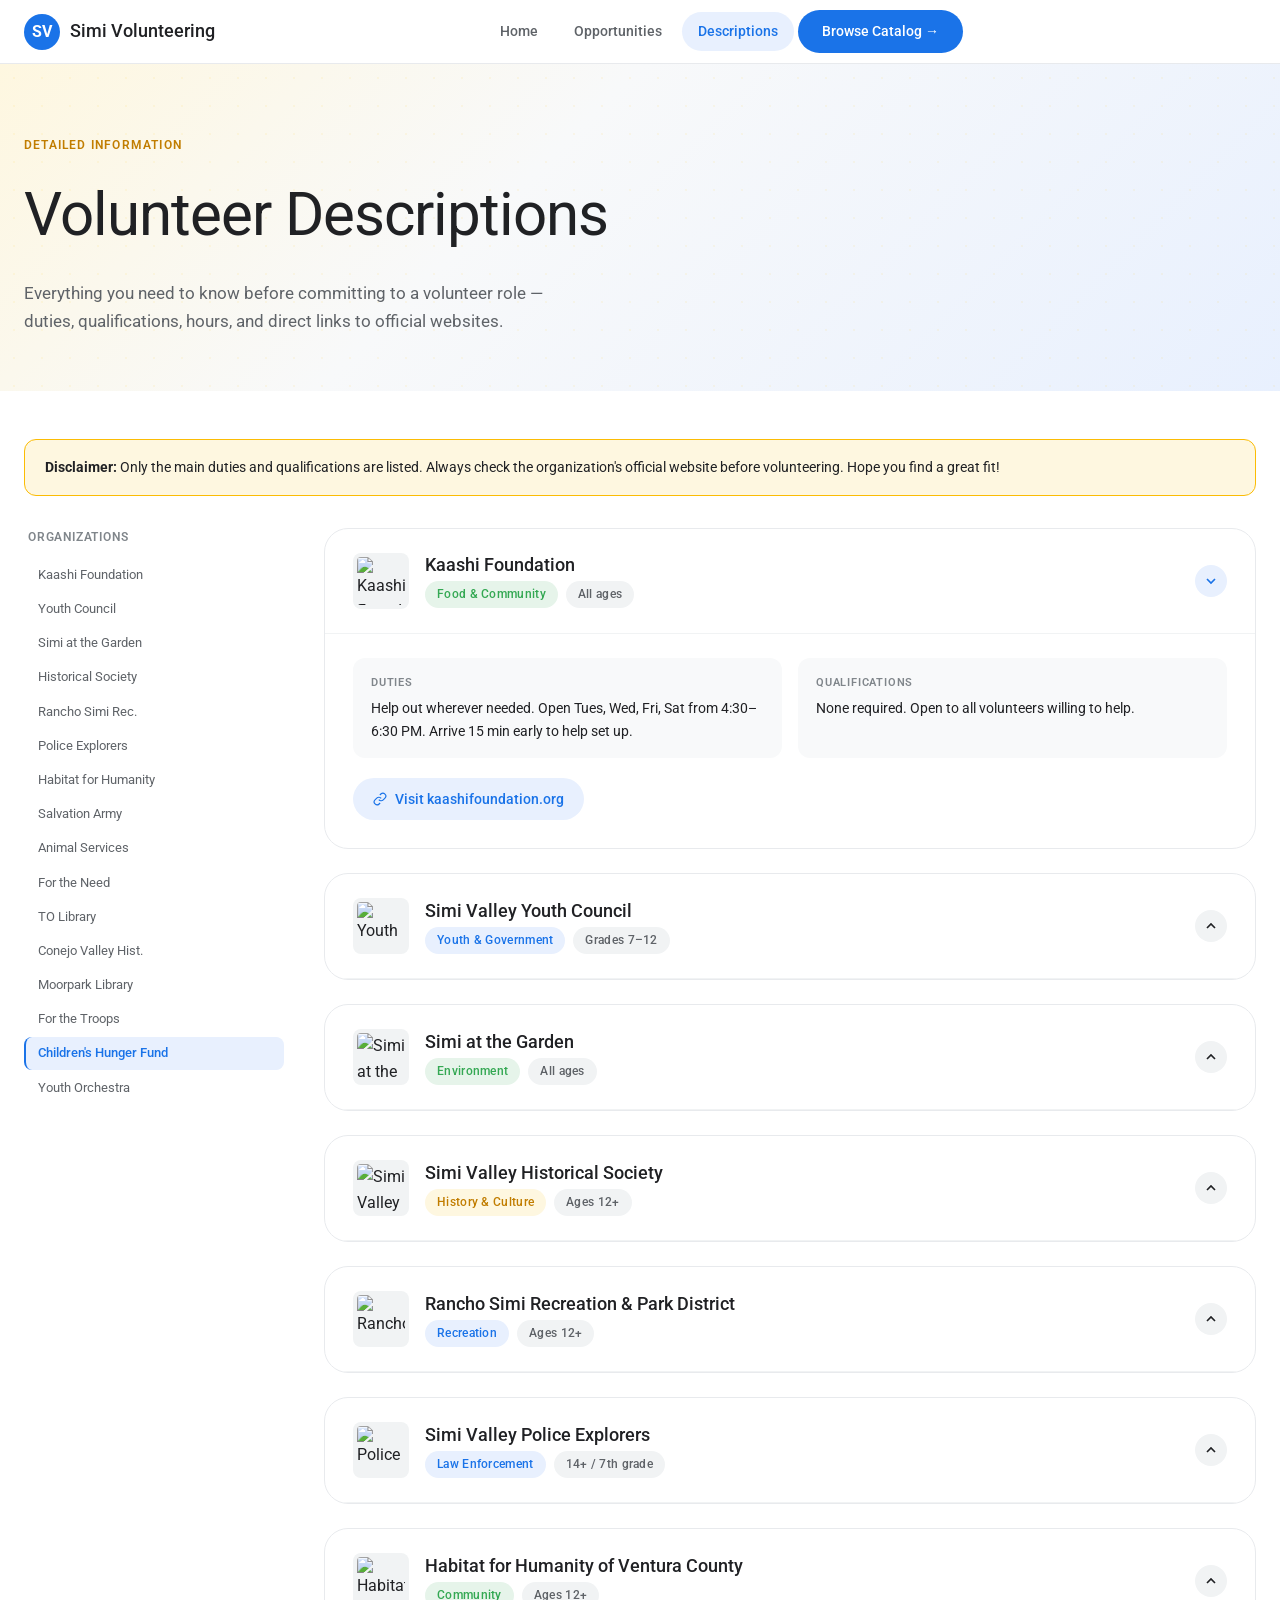
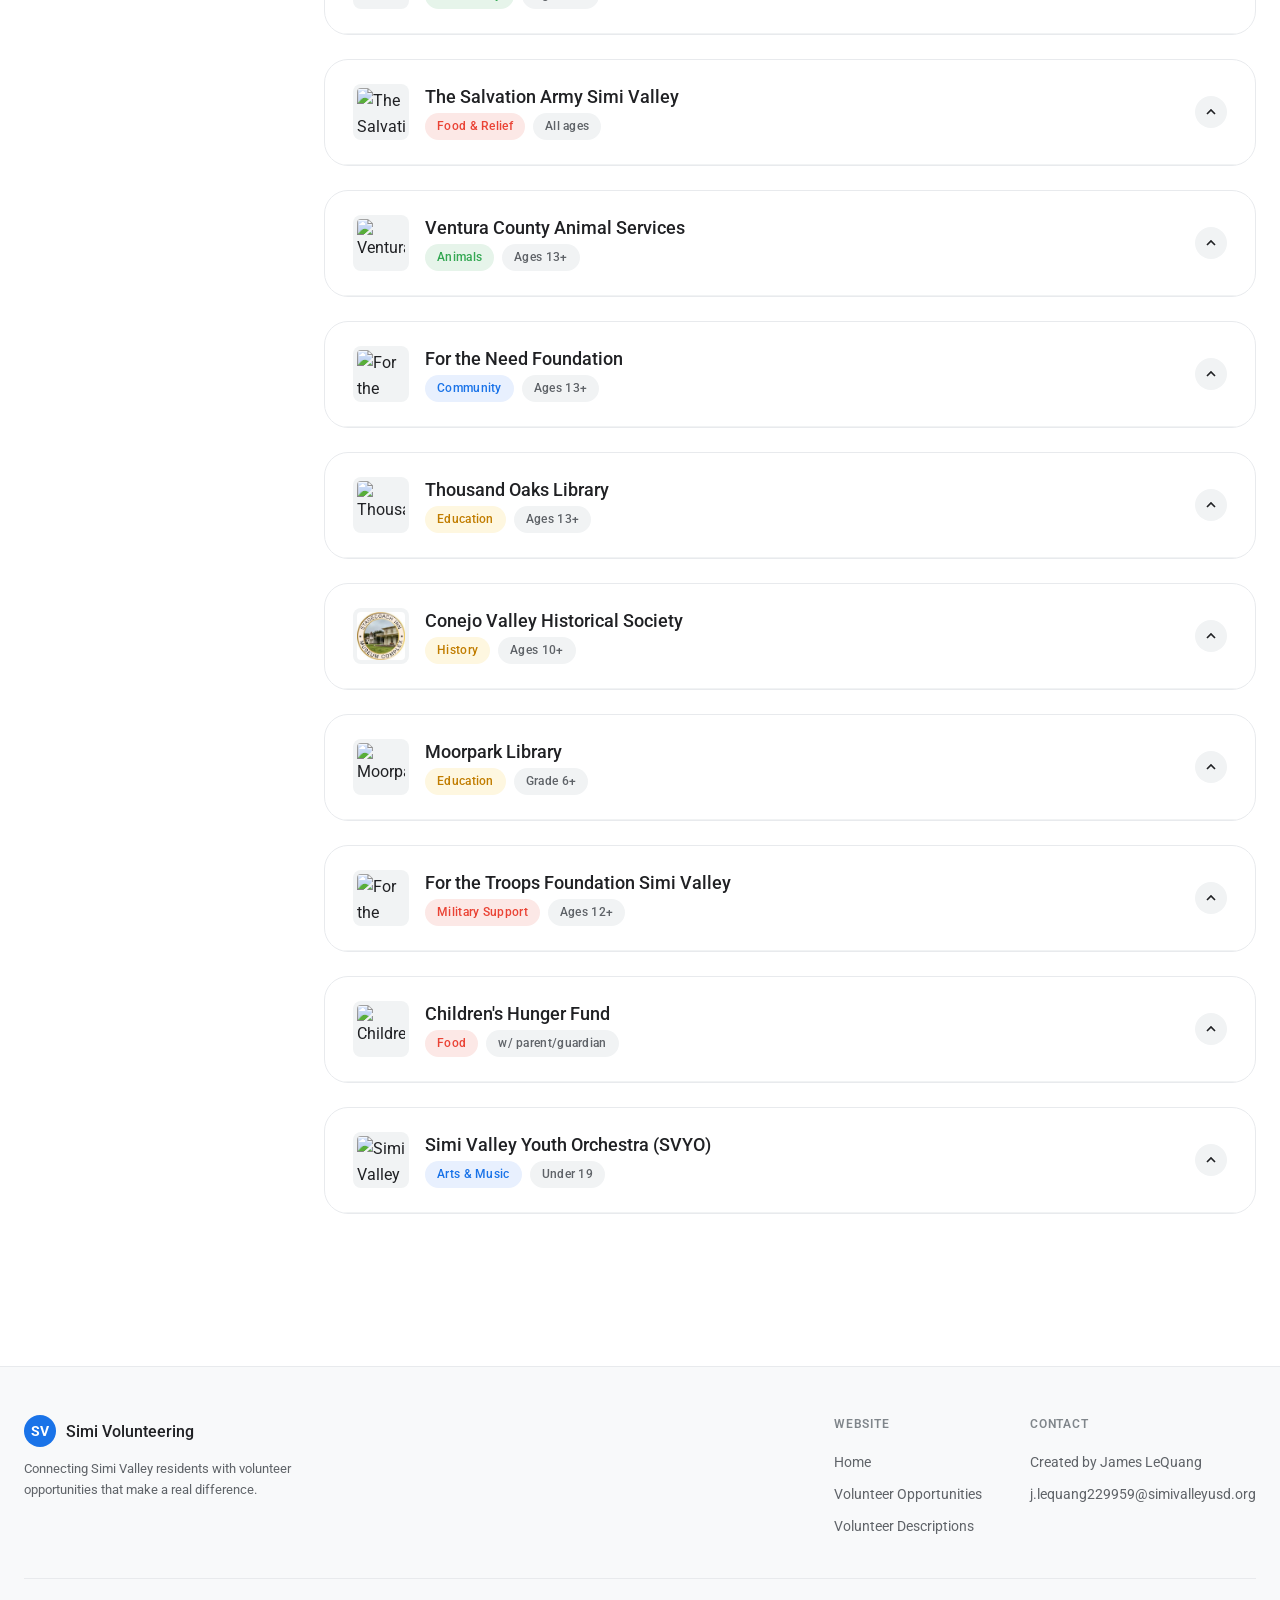
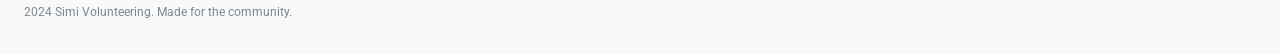
==== commit 352b8cd0: "updated the info on some listings" ====
--- a/volunteer-descriptions.html
+++ b/volunteer-descriptions.html
@@ -10,12 +10,16 @@
     gtag('config', 'G-ZGWD5S9X8W');
   </script>
 
+  <script async src="https://pagead2.googlesyndication.com/pagead/js/adsbygoogle.js?client=ca-pub-1468579365191614"
+     crossorigin="anonymous"></script>
+  <meta name="google-adsense-account" content="ca-pub-1468579365191614">
+
   <meta charset="utf-8" />
   <meta http-equiv="X-UA-Compatible" content="IE=edge" />
   <meta name="viewport" content="width=device-width, initial-scale=1" />
   <title>Volunteer Descriptions — Simi Volunteering</title>
-  <meta name="description" content="Detailed descriptions of volunteer opportunities in Simi Valley including duties, qualifications, and how to sign up." />
-  <meta name="keywords" content="volunteer descriptions simi valley, volunteer duties qualifications simi valley" />
+  <meta name="description" content="Detailed descriptions of volunteer opportunities in Simi Valley, Thousand Oaks and Moorpark — duties, qualifications, schedules, and how to sign up." />
+  <meta name="keywords" content="volunteer descriptions simi valley, volunteer opportunities near me, volunteer duties qualifications, volunteering thousand oaks, volunteer moorpark" />
   <meta name="author" content="James LeQuang" />
   <meta name="robots" content="index,follow" />
   <meta name="google-site-verification" content="lw691S1agrlLDPZoy1Ch8asML59CRUqN0vuidCmiAS0" />
@@ -337,7 +341,7 @@
       <aside class="toc-sidebar reveal" aria-label="Table of contents">
         <div class="toc-title">Organizations</div>
         <nav class="toc-list" aria-label="Jump to section">
-          <a class="toc-link" href="#sewa">Sewa International</a>
+          <a class="toc-link" href="#kaashi">Kaashi Foundation</a>
           <a class="toc-link" href="#youthcouncil">Youth Council</a>
           <a class="toc-link" href="#garden">Simi at the Garden</a>
           <a class="toc-link" href="#historical">Historical Society</a>
@@ -359,12 +363,12 @@
       <!-- ── DESCRIPTION ENTRIES ─────────────────────────────── -->
       <div class="desc-entries" role="list">
 
-        <!-- 1. Sewa -->
-        <article class="desc-entry open reveal" id="sewa" role="listitem" aria-label="Sewa International volunteer description">
+        <!-- 1. Kaashi Foundation -->
+        <article class="desc-entry open reveal" id="kaashi" role="listitem" aria-label="Kaashi Foundation volunteer description">
           <div class="desc-entry-header" role="button" aria-expanded="true" tabindex="0">
-            <img class="desc-entry-logo" src="https://i0.wp.com/www.globalatlanta.com/wp-content/uploads/Sewa-int-logo.png?fit=1000%2C750&ssl=1" alt="Sewa International logo" loading="lazy"/>
-            <div class="desc-entry-title-wrap">
-              <div class="desc-entry-title">Sewa International</div>
+            <img class="desc-entry-logo" src="https://static.wixstatic.com/media/230d39_5a0b483a93ac4b85ad40706091600d47f000.jpg/v1/fill/w_320,h_209,al_c,q_80,usm_0.33_1.00_0.00,enc_avif,quality_auto/230d39_5a0b483a93ac4b85ad40706091600d47f000.jpg" alt="Kaashi Foundation logo" loading="lazy"/>
+            <div class="desc-entry-title-wrap">
+              <div class="desc-entry-title">Kaashi Foundation</div>
               <div class="desc-entry-meta">
                 <span class="chip chip-green">Food &amp; Community</span>
                 <span class="chip" style="background:var(--surface-2);color:var(--text-secondary);">All ages</span>
@@ -386,9 +390,9 @@
                   <div class="info-block-value">None required. Open to all volunteers willing to help.</div>
                 </div>
               </div>
-              <a class="desc-website-link" href="https://www.sewausa.org/" target="_blank" rel="noopener noreferrer" aria-label="Visit Sewa International website (opens in new tab)">
-                <svg width="14" height="14" viewBox="0 0 24 24" fill="none" stroke="currentColor" stroke-width="2" aria-hidden="true"><path d="M10 13a5 5 0 0 0 7.54.54l3-3a5 5 0 0 0-7.07-7.07l-1.72 1.71"/><path d="M14 11a5 5 0 0 0-7.54-.54l-3 3a5 5 0 0 0 7.07 7.07l1.71-1.71"/></svg>
-                Visit sewausa.org
+              <a class="desc-website-link" href="https://www.kaashifoundation.org/" target="_blank" rel="noopener noreferrer" aria-label="Visit Kaashi Foundation website (opens in new tab)">
+                <svg width="14" height="14" viewBox="0 0 24 24" fill="none" stroke="currentColor" stroke-width="2" aria-hidden="true"><path d="M10 13a5 5 0 0 0 7.54.54l3-3a5 5 0 0 0-7.07-7.07l-1.72 1.71"/><path d="M14 11a5 5 0 0 0-7.54-.54l-3 3a5 5 0 0 0 7.07 7.07l1.71-1.71"/></svg>
+                Visit kaashifoundation.org
               </a>
             </div>
           </div>
@@ -397,7 +401,7 @@
         <!-- 2. Youth Council -->
         <article class="desc-entry reveal reveal-delay-1" id="youthcouncil" role="listitem" aria-label="Youth Council volunteer description">
           <div class="desc-entry-header" role="button" aria-expanded="false" tabindex="0">
-            <img class="desc-entry-logo" src="https://encrypted-tbn0.gstatic.com/images?q=tbn:ANd9GcQe-Y0iNBQ_qjJEqMfvjMP9zpzunU8LcQoLoQ&s" alt="Youth Council" loading="lazy"/>
+            <img class="desc-entry-logo" src="https://encrypted-tbn0.gstatic.com/images?q=tbn:ANd9GcS_PT6mOtuawf5A2wV84jVQUaMlMP1stfhu54b8eufrxg&s=10" alt="Youth Council" loading="lazy"/>
             <div class="desc-entry-title-wrap">
               <div class="desc-entry-title">Simi Valley Youth Council</div>
               <div class="desc-entry-meta">
@@ -744,7 +748,7 @@
         <!-- 12. CVHS -->
         <article class="desc-entry reveal reveal-delay-5" id="CVHS" role="listitem" aria-label="Conejo Valley Historical Society volunteer description">
           <div class="desc-entry-header" role="button" aria-expanded="false" tabindex="0">
-            <img class="desc-entry-logo" src="https://www.volunteermatch.org/images/gallery/88043777-FB2F-C477-C7FD-780D74A25D12_m?ts=1502301487000" alt="Conejo Valley Historical Society" loading="lazy"/>
+            <img class="desc-entry-logo" src="[data-uri]" alt="Conejo Valley Historical Society" loading="lazy"/>
             <div class="desc-entry-title-wrap">
               <div class="desc-entry-title">Conejo Valley Historical Society</div>
               <div class="desc-entry-meta">
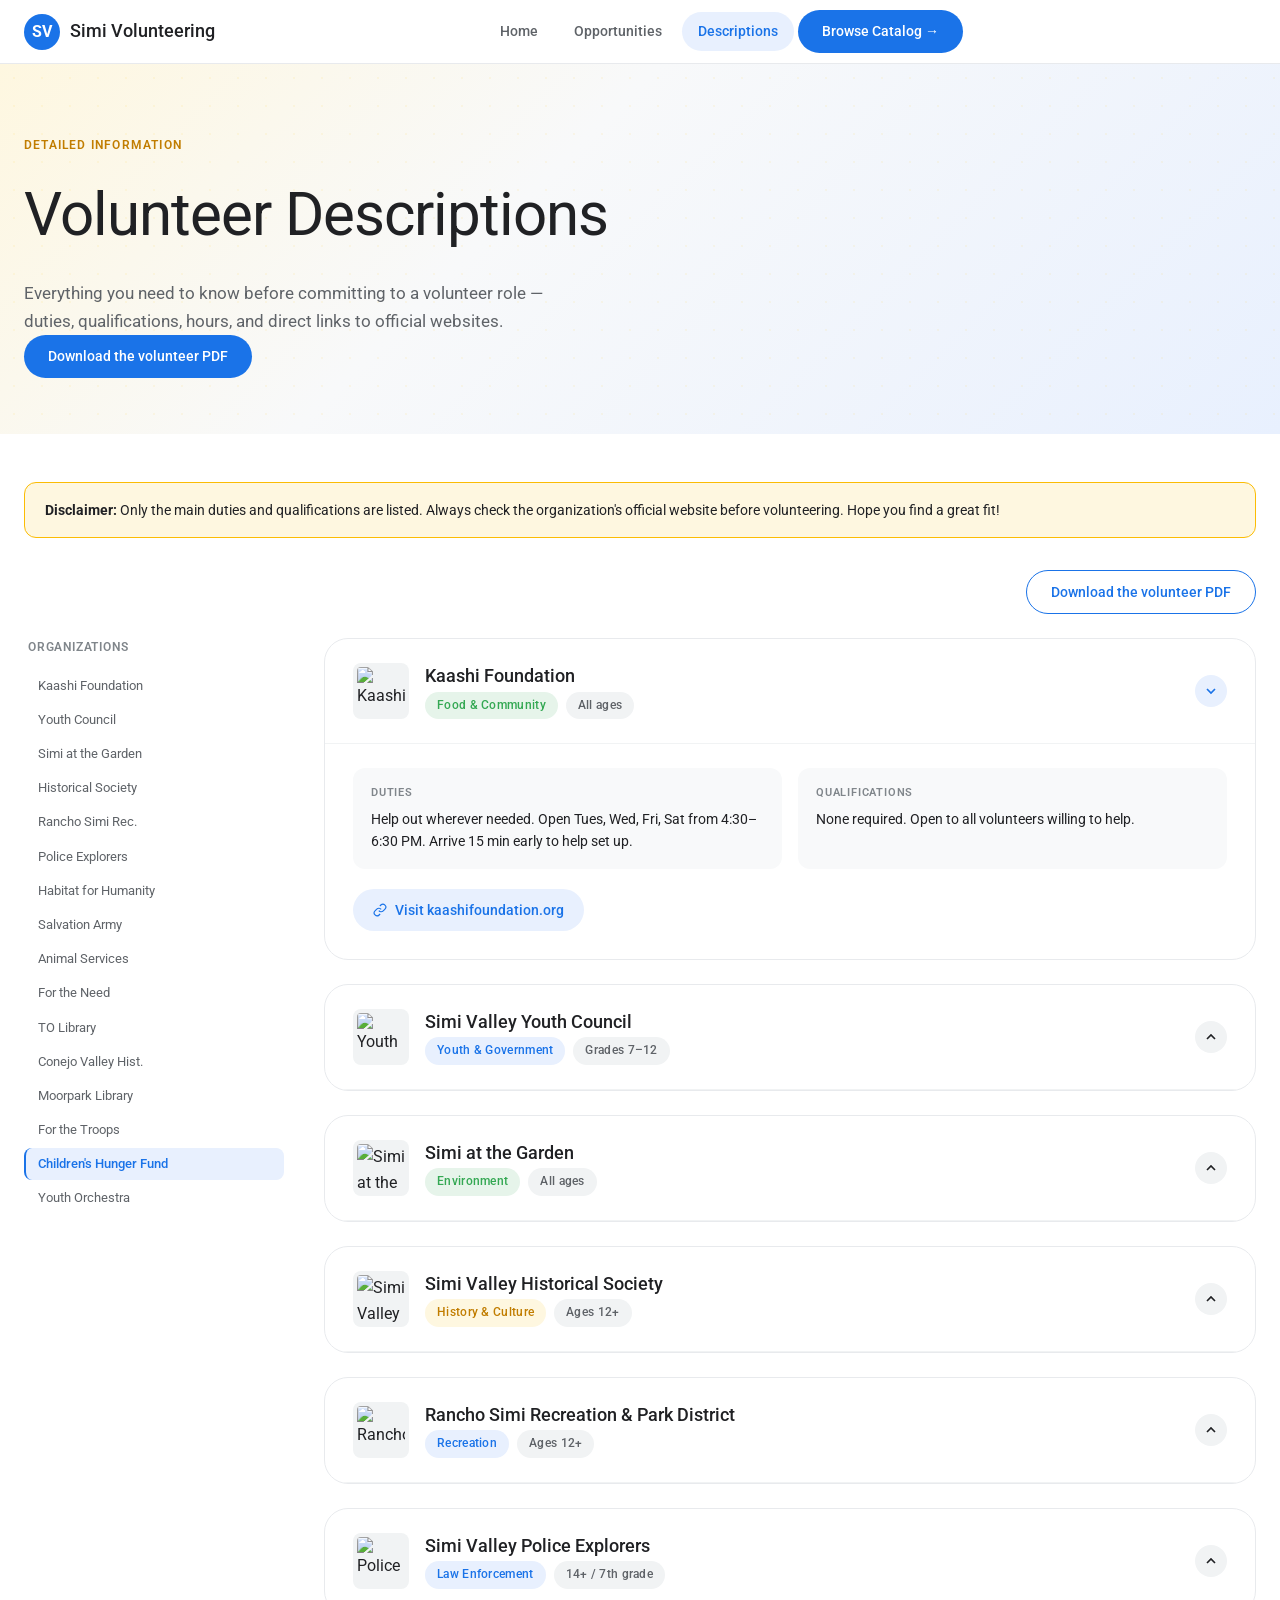
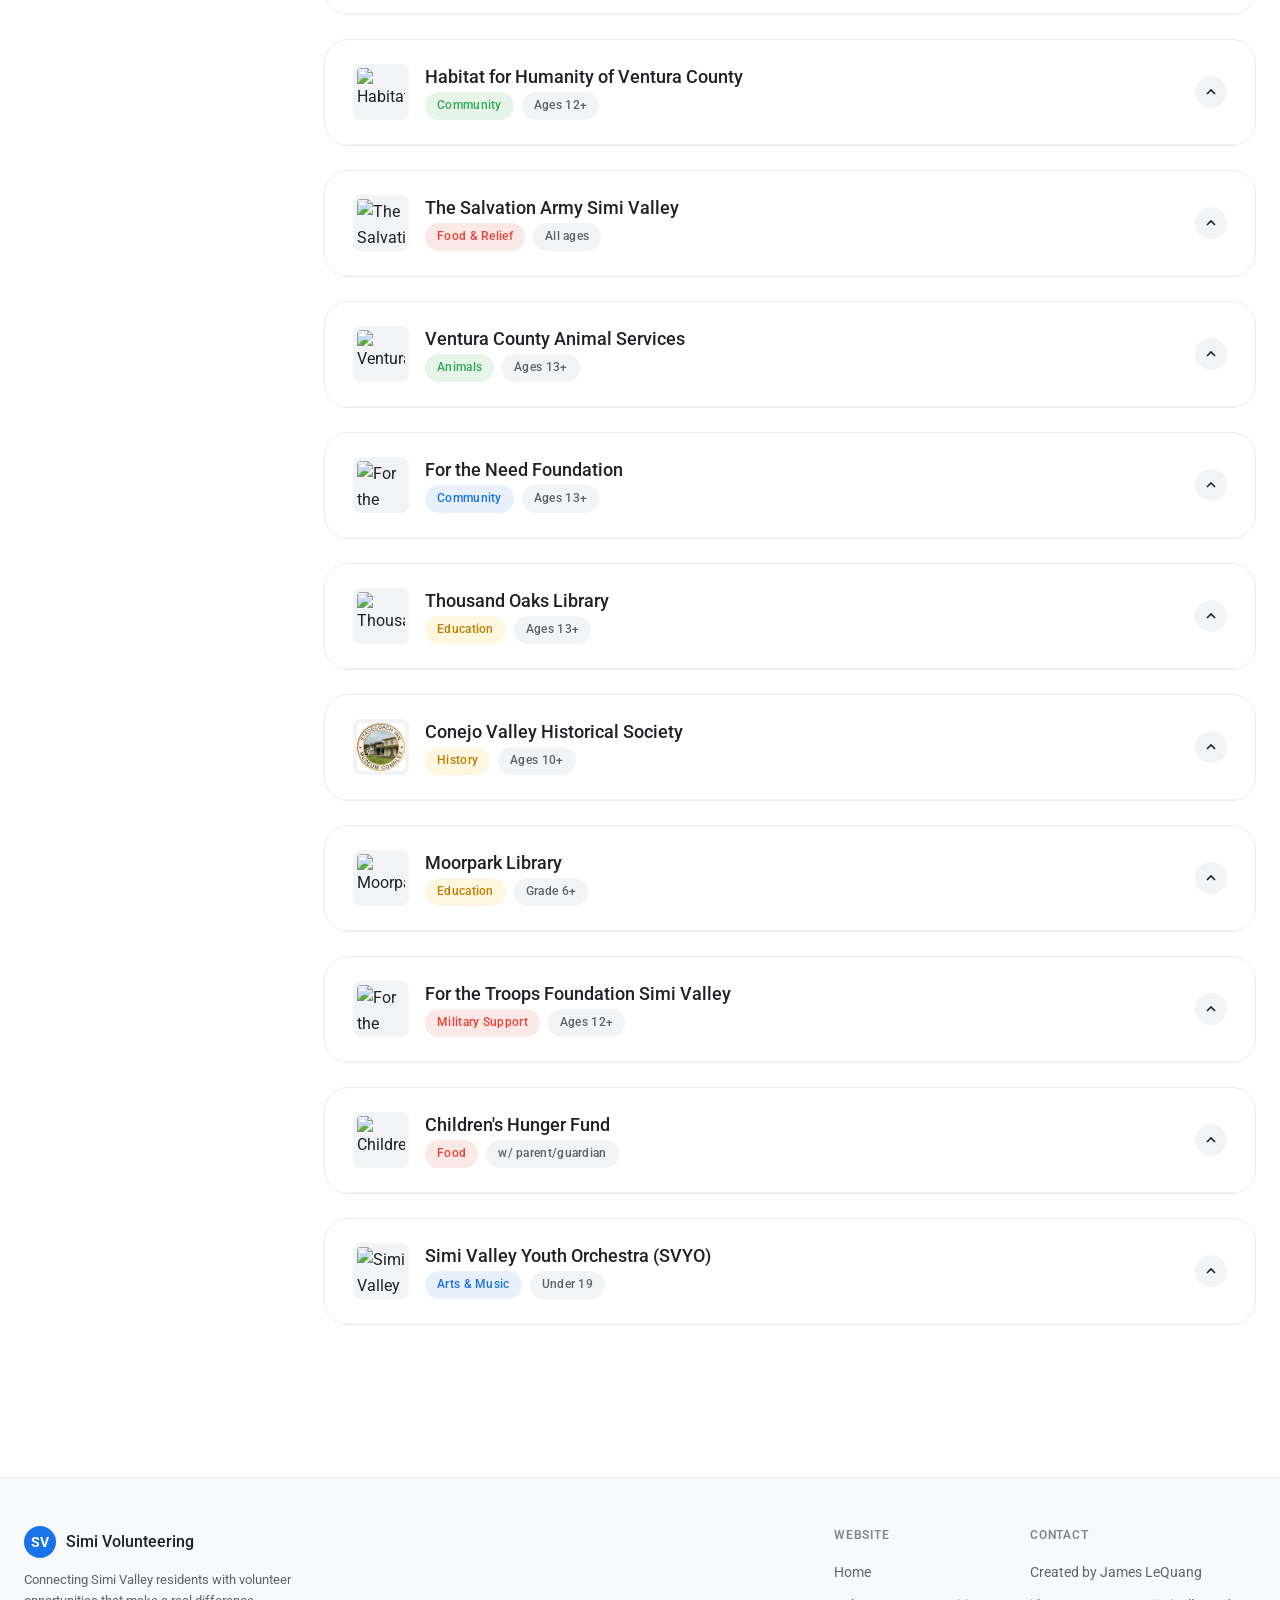
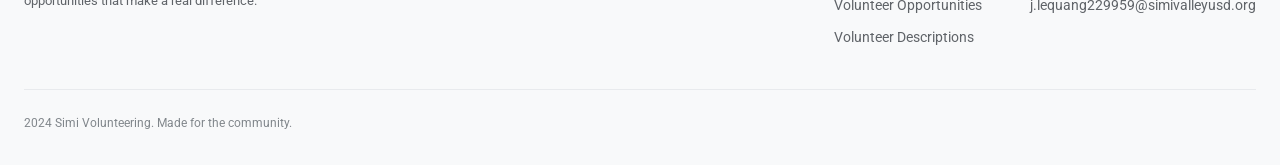
==== commit ccc1e29d: "Add volunteer opportunities PDF and summary generation script" ====
--- a/volunteer-descriptions.html
+++ b/volunteer-descriptions.html
@@ -319,6 +319,9 @@
       Everything you need to know before committing to a volunteer role —
       duties, qualifications, hours, and direct links to official websites.
     </p>
+    <a class="btn btn-primary" href="Simi-Volunteering-Opportunities.pdf" download="Simi-Volunteering-Opportunities.pdf" aria-label="Download the volunteer opportunities PDF">
+      Download the volunteer PDF
+    </a>
   </div>
 </section>
 
@@ -333,6 +336,12 @@
       <p class="disclaimer-text">
         <strong>Disclaimer:</strong> Only the main duties and qualifications are listed. Always check the organization's official website before volunteering. Hope you find a great fit! 
       </p>
+    </div>
+
+    <div class="desc-download" style="margin-bottom: 24px; display:flex; justify-content:flex-end;">
+      <a class="btn btn-outlined" href="Simi-Volunteering-Opportunities.pdf" download="Simi-Volunteering-Opportunities.pdf" aria-label="Download the volunteer opportunities PDF">
+        Download the volunteer PDF
+      </a>
     </div>
 
     <div class="desc-layout">
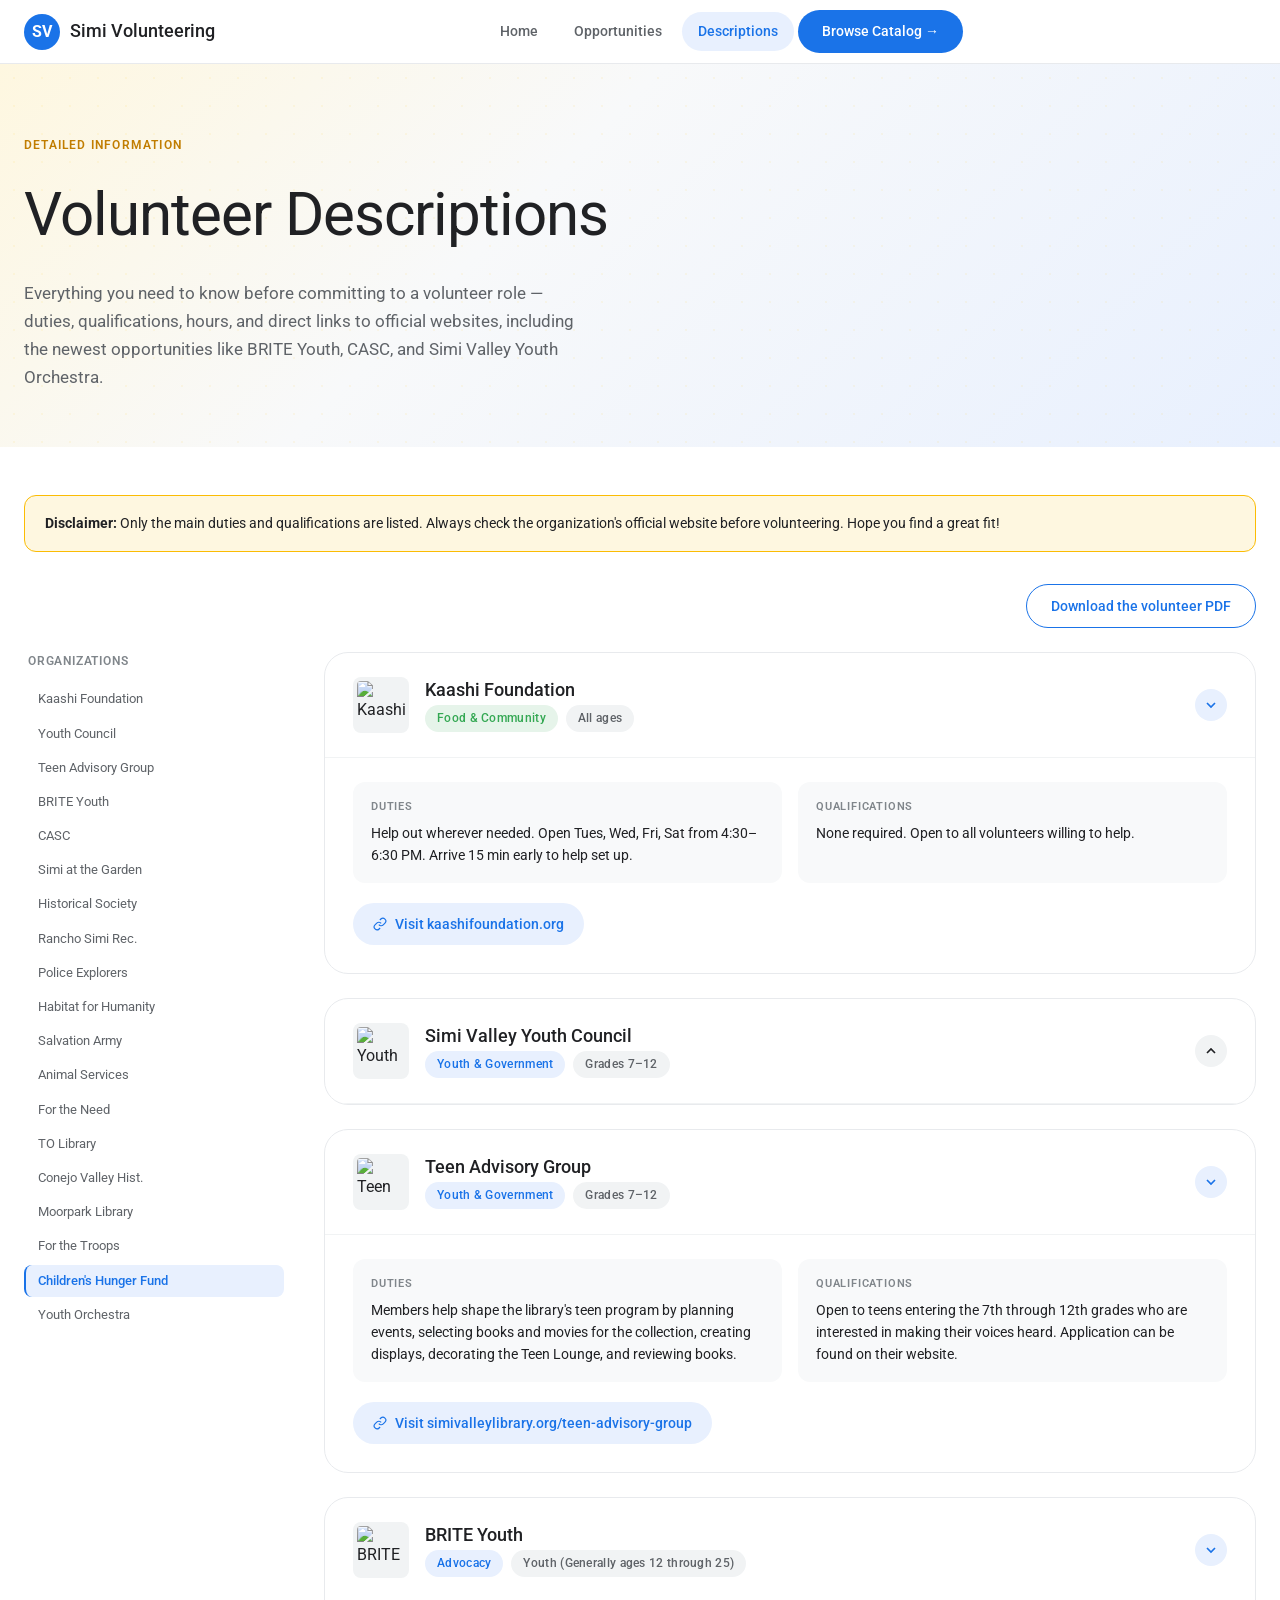
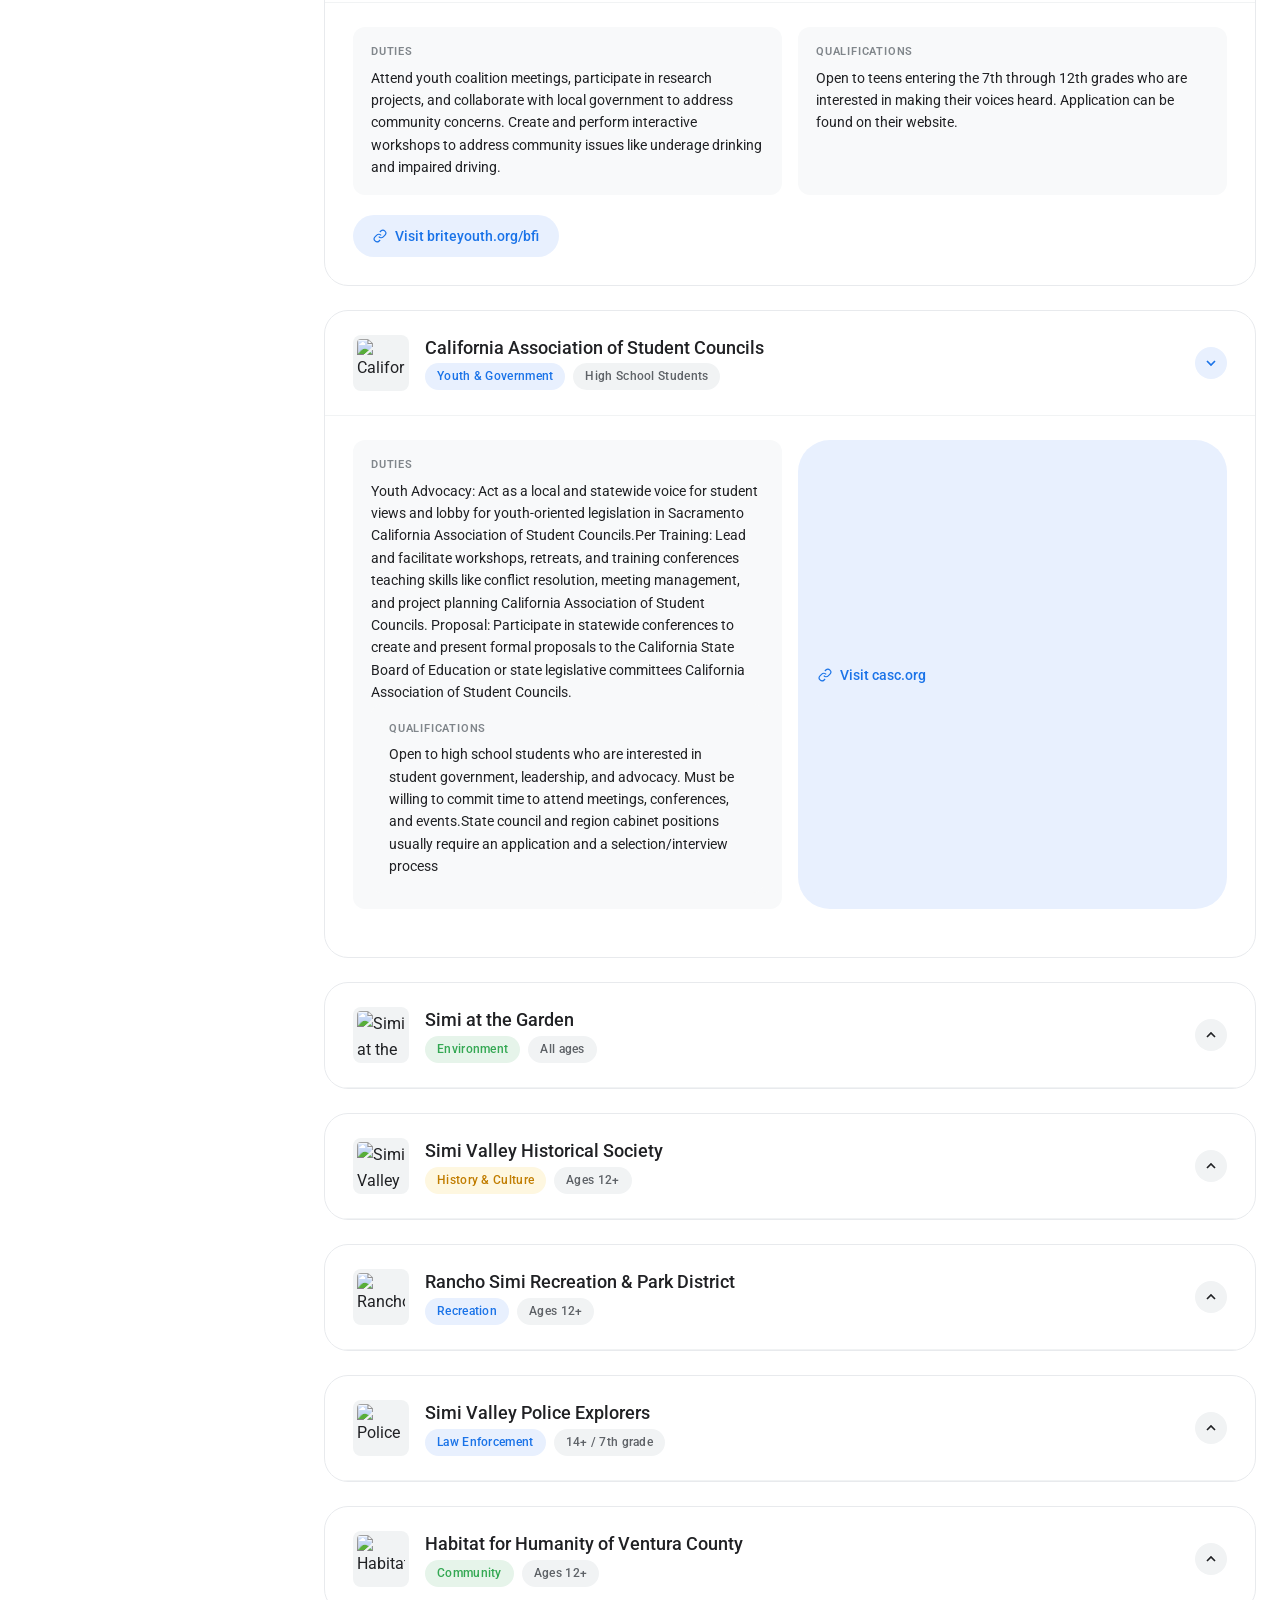
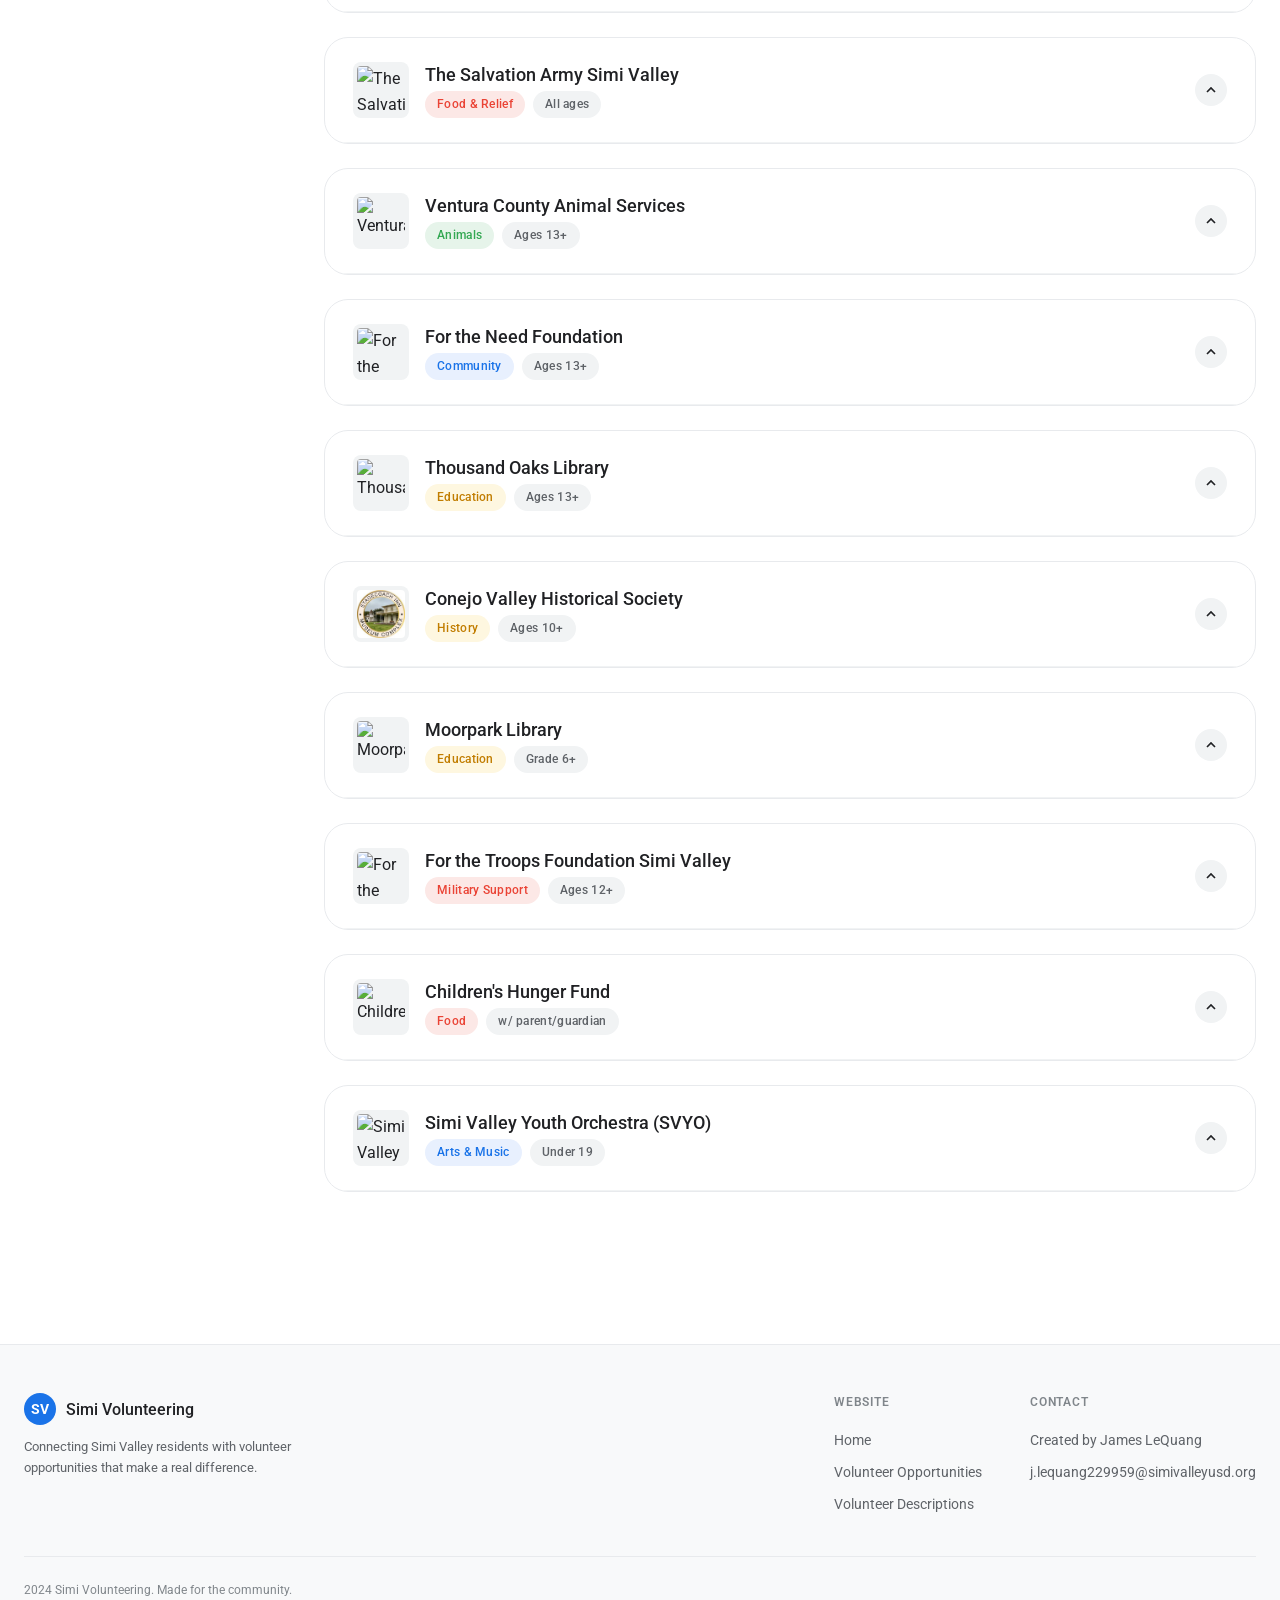
==== commit 7bddf6db: "Add new volunteer opportunities and update existing listings in PDF, HTML, and summary files" ====
--- a/volunteer-descriptions.html
+++ b/volunteer-descriptions.html
@@ -317,11 +317,9 @@
     <h1 class="page-hero-title" id="page-title">Volunteer Descriptions</h1>
     <p class="page-hero-desc">
       Everything you need to know before committing to a volunteer role —
-      duties, qualifications, hours, and direct links to official websites.
+      duties, qualifications, hours, and direct links to official websites, including the newest opportunities like BRITE Youth, CASC, and Simi Valley Youth Orchestra.
     </p>
-    <a class="btn btn-primary" href="Simi-Volunteering-Opportunities.pdf" download="Simi-Volunteering-Opportunities.pdf" aria-label="Download the volunteer opportunities PDF">
-      Download the volunteer PDF
-    </a>
+    
   </div>
 </section>
 
@@ -352,6 +350,9 @@
         <nav class="toc-list" aria-label="Jump to section">
           <a class="toc-link" href="#kaashi">Kaashi Foundation</a>
           <a class="toc-link" href="#youthcouncil">Youth Council</a>
+          <a class="toc-link" href="#teenadvisory">Teen Advisory Group</a>
+          <a class="toc-link" href="#briteyouth">BRITE Youth</a>
+          <a class="toc-link" href="#casc">CASC</a>
           <a class="toc-link" href="#garden">Simi at the Garden</a>
           <a class="toc-link" href="#historical">Historical Society</a>
           <a class="toc-link" href="#rancho">Rancho Simi Rec.</a>
@@ -434,6 +435,112 @@
               <a class="desc-website-link" href="https://www.simivalley.org/departments/city-manager-s-office/community-programs-and-facilities/youth-council" target="_blank" rel="noopener noreferrer" aria-label="Visit Simi Valley Youth Council website (opens in new tab)">
                 <svg width="14" height="14" viewBox="0 0 24 24" fill="none" stroke="currentColor" stroke-width="2" aria-hidden="true"><path d="M10 13a5 5 0 0 0 7.54.54l3-3a5 5 0 0 0-7.07-7.07l-1.72 1.71"/><path d="M14 11a5 5 0 0 0-7.54-.54l-3 3a5 5 0 0 0 7.07 7.07l1.71-1.71"/></svg>
                 Visit simivalley.org
+              </a>
+            </div>
+          </div>
+        </article>
+
+        <!-- 3. Teen Advisory Group -->
+        <article class="desc-entry open reveal" id="teenadvisory" role="listitem" aria-label="Teen Advisory Group volunteer description">
+          <div class="desc-entry-header" role="button" aria-expanded="true" tabindex="0">
+            <img class="desc-entry-logo" src="https://encrypted-tbn0.gstatic.com/images?q=tbn:ANd9GcSsgtQdDDDIHKffHf2o2RDPgD6XwXhZN38b2v570T3nHg&s=10" alt="Teen Advisory Group logo" loading="lazy"/>
+            <div class="desc-entry-title-wrap">
+              <div class="desc-entry-title">Teen Advisory Group</div>
+              <div class="desc-entry-meta">
+                <span class="chip chip-blue">Youth &amp; Government</span>
+                <span class="chip" style="background:var(--surface-2);color:var(--text-secondary);">Grades 7–12</span>
+              </div>
+            </div>
+            <div class="desc-entry-toggle" aria-hidden="true">
+              <svg width="16" height="16" viewBox="0 0 24 24" fill="none" stroke="currentColor" stroke-width="2.5"><path d="m18 15-6-6-6 6"/></svg>
+            </div>
+          </div>
+          <div class="desc-entry-body">
+            <div class="desc-entry-body-inner">
+              <div class="info-grid">
+                <div class="info-block">
+                  <div class="info-block-label">Duties</div>
+                  <div class="info-block-value">Members help shape the library's teen program by planning events, selecting books and movies for the collection, creating displays, decorating the Teen Lounge, and reviewing books.</div>
+                </div>
+                <div class="info-block">
+                  <div class="info-block-label">Qualifications</div>
+                  <div class="info-block-value">Open to teens entering the 7th through 12th grades who are interested in making their voices heard. Application can be found on their website.</div>
+                </div>
+              </div>
+              <a class="desc-website-link" href="https://simivalleylibrary.org/teen-advisory-group/" target="_blank" rel="noopener noreferrer" aria-label="Visit Teen Advisory Group website (opens in new tab)">
+                <svg width="14" height="14" viewBox="0 0 24 24" fill="none" stroke="currentColor" stroke-width="2" aria-hidden="true"><path d="M10 13a5 5 0 0 0 7.54.54l3-3a5 5 0 0 0-7.07-7.07l-1.72 1.71"/><path d="M14 11a5 5 0 0 0-7.54-.54l-3 3a5 5 0 0 0 7.07 7.07l1.71-1.71"/></svg>
+                Visit simivalleylibrary.org/teen-advisory-group
+              </a>
+            </div>
+          </div>
+        </article>
+
+          <!-- 3. BRITE Youth -->
+        <article class="desc-entry open reveal" id="briteyouth" role="listitem" aria-label="BRITE Youth volunteer description">
+          <div class="desc-entry-header" role="button" aria-expanded="true" tabindex="0">
+            <img class="desc-entry-logo" src="https://encrypted-tbn0.gstatic.com/images?q=tbn:ANd9GcTI18mSGObTt96wZ1DE8uJKGr9Rmqd_FdCpSYsvloVYzw&s=10" alt="BRITE Youth logo" loading="lazy"/>
+            <div class="desc-entry-title-wrap">
+              <div class="desc-entry-title">BRITE Youth</div>
+              <div class="desc-entry-meta">
+                <span class="chip chip-blue">Advocacy</span>
+                <span class="chip" style="background:var(--surface-2);color:var(--text-secondary);">Youth (Generally ages 12 through 25)</span>
+              </div>
+            </div>
+            <div class="desc-entry-toggle" aria-hidden="true">
+              <svg width="16" height="16" viewBox="0 0 24 24" fill="none" stroke="currentColor" stroke-width="2.5"><path d="m18 15-6-6-6 6"/></svg>
+            </div>
+          </div>
+          <div class="desc-entry-body">
+            <div class="desc-entry-body-inner">
+              <div class="info-grid">
+                <div class="info-block">
+                  <div class="info-block-label">Duties</div>
+                  <div class="info-block-value">Attend youth coalition meetings, participate in research projects, and collaborate with local government to address community concerns.  Create and perform interactive workshops to address community issues like underage drinking and impaired driving.</div>
+                </div>
+                <div class="info-block">
+                  <div class="info-block-label">Qualifications</div>
+                  <div class="info-block-value">Open to teens entering the 7th through 12th grades who are interested in making their voices heard. Application can be found on their website.</div>
+                </div>
+              </div>
+              <a class="desc-website-link" href="https://www.briteyouth.org/bfi/" target="_blank" rel="noopener noreferrer" aria-label="Visit BRITE Youth website (opens in new tab)">
+                <svg width="14" height="14" viewBox="0 0 24 24" fill="none" stroke="currentColor" stroke-width="2" aria-hidden="true"><path d="M10 13a5 5 0 0 0 7.54.54l3-3a5 5 0 0 0-7.07-7.07l-1.72 1.71"/><path d="M14 11a5 5 0 0 0-7.54-.54l-3 3a5 5 0 0 0 7.07 7.07l1.71-1.71"/></svg>
+                Visit briteyouth.org/bfi
+              </a>
+            </div>
+          </div>
+        </article>
+
+
+        <!-- 3. California Association of Student Councils -->
+        <article class="desc-entry open reveal" id="casc" role="listitem" aria-label="California Association of Student Councils volunteer description">
+          <div class="desc-entry-header" role="button" aria-expanded="true" tabindex="0">
+            <img class="desc-entry-logo" src="https://encrypted-tbn0.gstatic.com/images?q=tbn:ANd9GcRJxpV61ntR60CoiEKvsdtgO9lnQLNoSXVMR0M9rowARg&s=10" alt="California Association of Student Councils logo" loading="lazy"/>
+            <div class="desc-entry-title-wrap">
+              <div class="desc-entry-title">California Association of Student Councils</div>
+              <div class="desc-entry-meta">
+                <span class="chip chip-blue">Youth &amp; Government</span>
+                <span class="chip" style="background:var(--surface-2);color:var(--text-secondary);">High School Students</span>
+              </div>
+            </div>
+            <div class="desc-entry-toggle" aria-hidden="true">
+              <svg width="16" height="16" viewBox="0 0 24 24" fill="none" stroke="currentColor" stroke-width="2.5"><path d="m18 15-6-6-6 6"/></svg>
+            </div>
+          </div>
+          <div class="desc-entry-body">
+            <div class="desc-entry-body-inner">
+              <div class="info-grid">
+                <div class="info-block">
+                  <div class="info-block-label">Duties</div>
+                  <div class="info-block-value">Youth Advocacy: Act as a local and statewide voice for student views and lobby for youth-oriented legislation in Sacramento California Association of Student Councils.Per Training: Lead and facilitate workshops, retreats, and training conferences teaching skills like conflict resolution, meeting management, and project planning California Association of Student Councils. Proposal: Participate in statewide conferences to create and present formal proposals to the California State Board of Education or state legislative committees California Association of Student Councils.
+                </div>
+                <div class="info-block">
+                  <div class="info-block-label">Qualifications</div>
+                  <div class="info-block-value">Open to high school students who are interested in student government, leadership, and advocacy. Must be willing to commit time to attend meetings, conferences, and events.State council and region cabinet positions usually require an application and a selection/interview process</div>
+                </div>
+              </div>
+              <a class="desc-website-link" href="https://www.casc.org/" target="_blank" rel="noopener noreferrer" aria-label="Visit California Association of Student Councils website (opens in new tab)">
+                <svg width="14" height="14" viewBox="0 0 24 24" fill="none" stroke="currentColor" stroke-width="2" aria-hidden="true"><path d="M10 13a5 5 0 0 0 7.54.54l3-3a5 5 0 0 0-7.07-7.07l-1.72 1.71"/><path d="M14 11a5 5 0 0 0-7.54-.54l-3 3a5 5 0 0 0 7.07 7.07l1.71-1.71"/></svg>
+                Visit casc.org
               </a>
             </div>
           </div>
@@ -1016,7 +1123,8 @@
 
   // Auto-open if hash matches
   if (location.hash) {
-    const target = document.querySelector(location.hash);
+    const hash = decodeURIComponent(location.hash.slice(1));
+    const target = document.getElementById(hash) || document.querySelector(`[id="${hash.replace(/([\\"'])/g, '\\$1')}"]`);
     if (target) {
       target.classList.add('open');
       const h = target.querySelector('.desc-entry-header');
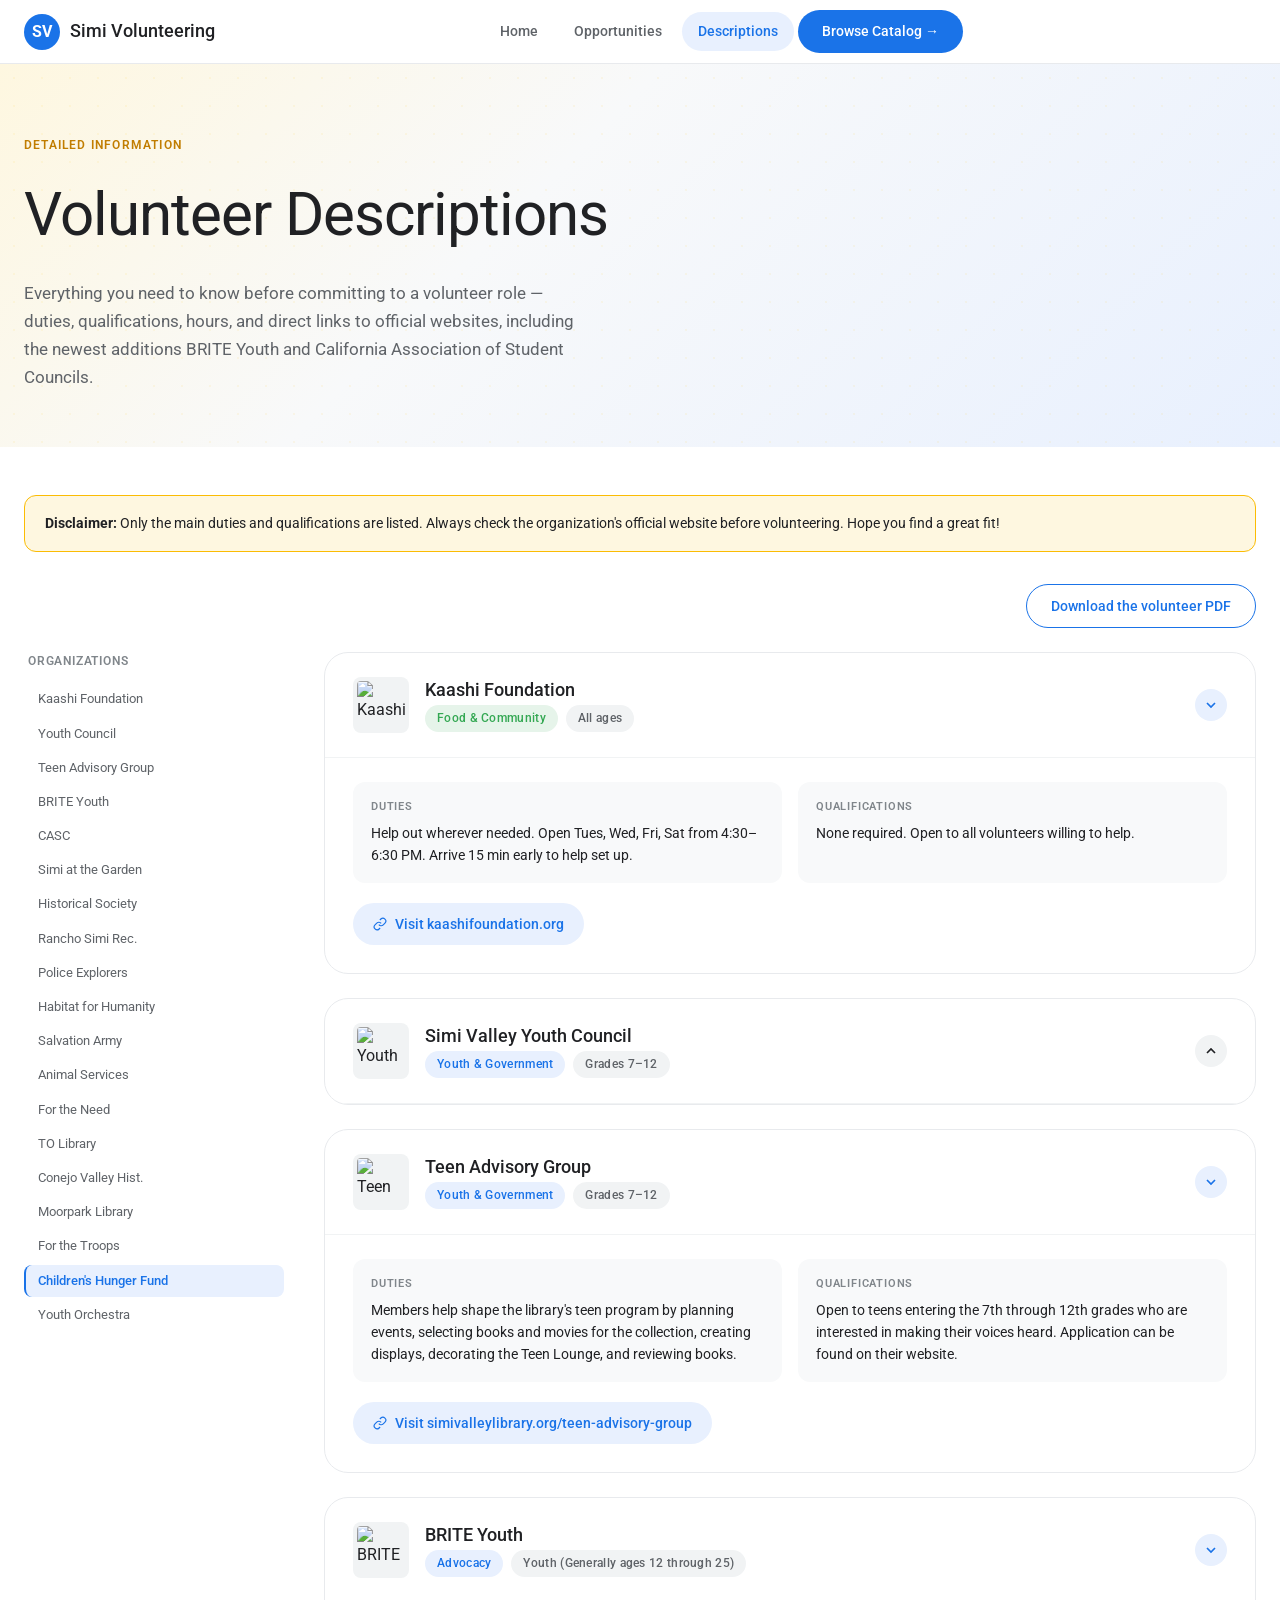
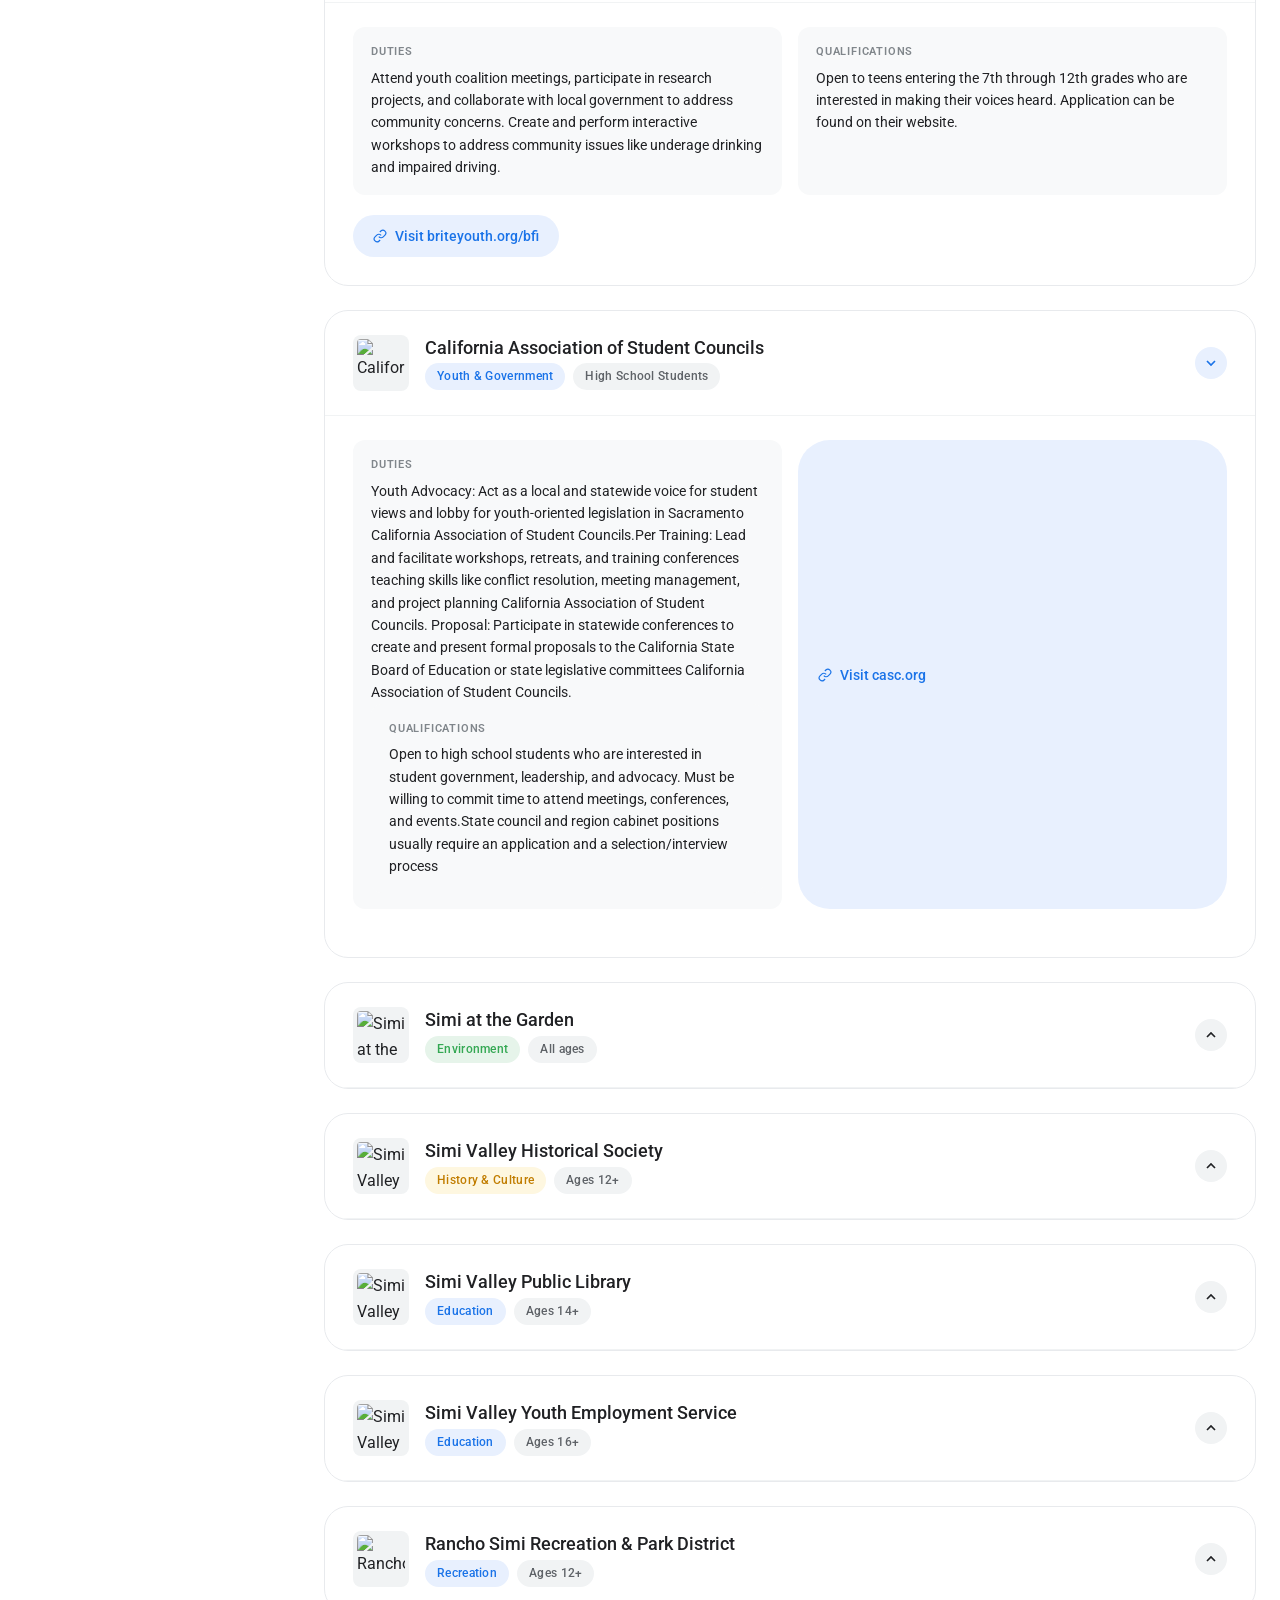
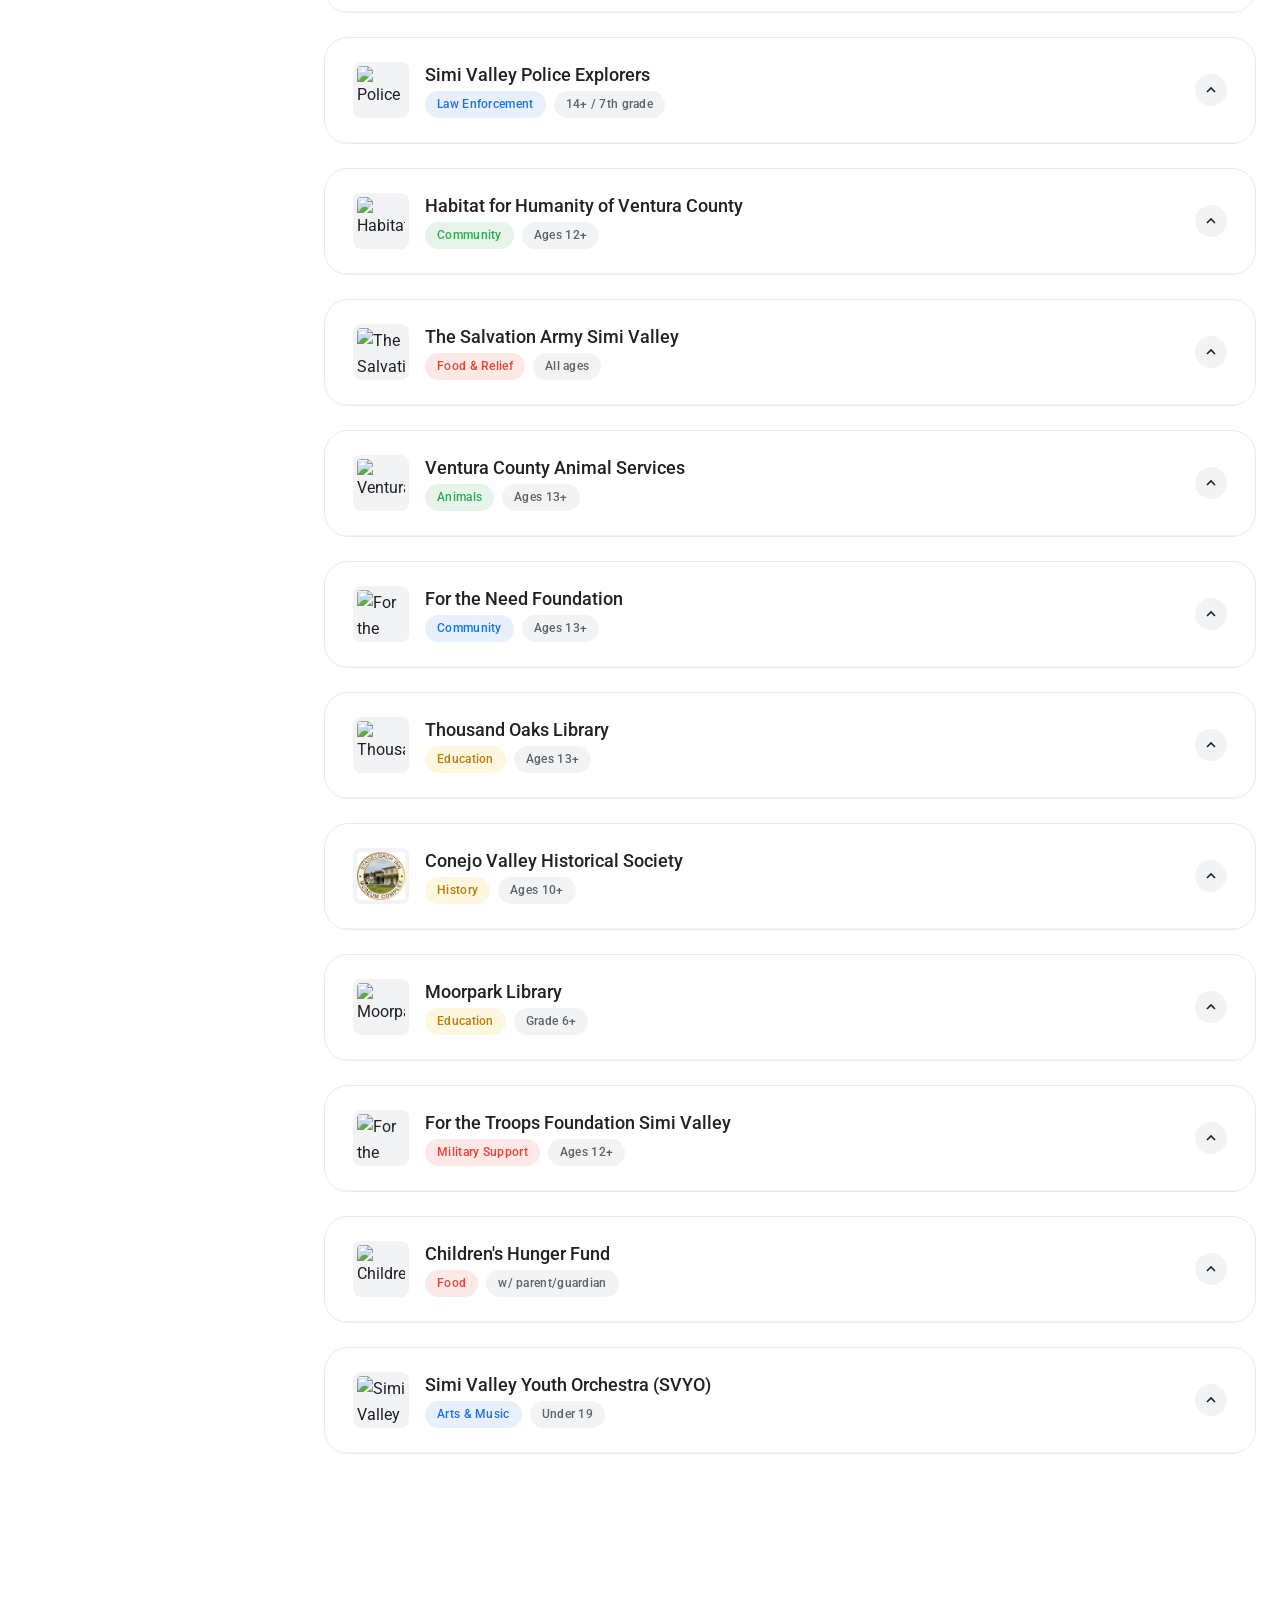
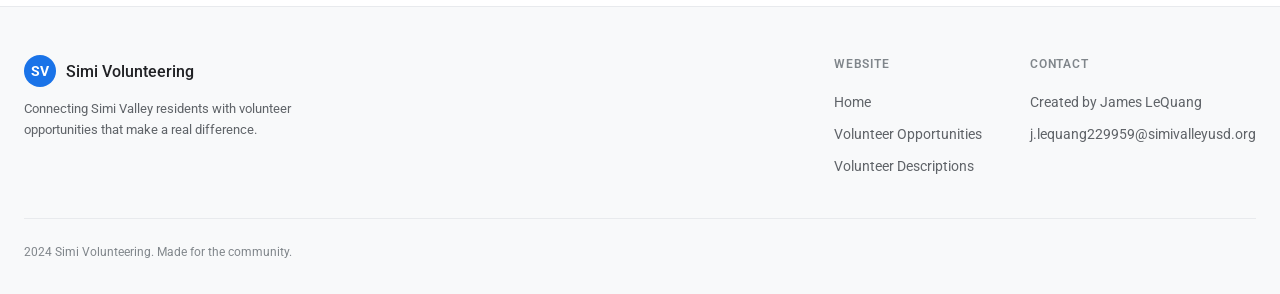
==== commit e7732fb3: "Update volunteer opportunities: add Simi Valley Public Library and Youth Employment Service details," ====
--- a/volunteer-descriptions.html
+++ b/volunteer-descriptions.html
@@ -317,7 +317,7 @@
     <h1 class="page-hero-title" id="page-title">Volunteer Descriptions</h1>
     <p class="page-hero-desc">
       Everything you need to know before committing to a volunteer role —
-      duties, qualifications, hours, and direct links to official websites, including the newest opportunities like BRITE Youth, CASC, and Simi Valley Youth Orchestra.
+      duties, qualifications, hours, and direct links to official websites, including the newest additions BRITE Youth and California Association of Student Councils.
     </p>
     
   </div>
@@ -611,6 +611,76 @@
               <a class="desc-website-link" href="https://www.simihistory.com/" target="_blank" rel="noopener noreferrer" aria-label="Visit Simi Valley Historical Society website (opens in new tab)">
                 <svg width="14" height="14" viewBox="0 0 24 24" fill="none" stroke="currentColor" stroke-width="2" aria-hidden="true"><path d="M10 13a5 5 0 0 0 7.54.54l3-3a5 5 0 0 0-7.07-7.07l-1.72 1.71"/><path d="M14 11a5 5 0 0 0-7.54-.54l-3 3a5 5 0 0 0 7.07 7.07l1.71-1.71"/></svg>
                 Visit simihistory.com
+              </a>
+            </div>
+          </div>
+        </article>
+
+        <!-- Simi Valley Public Library -->
+        <article class="desc-entry reveal reveal-delay-3" id="public-library" role="listitem" aria-label="Simi Valley Public Library volunteer description">
+          <div class="desc-entry-header" role="button" aria-expanded="false" tabindex="0">
+            <img class="desc-entry-logo" src="https://encrypted-tbn0.gstatic.com/images?q=tbn:ANd9GcSsgtQdDDDIHKffHf2o2RDPgD6XwXhZN38b2v570T3nHg&s=10" alt="Simi Valley Public Library" loading="lazy"/>
+            <div class="desc-entry-title-wrap">
+              <div class="desc-entry-title">Simi Valley Public Library</div>
+              <div class="desc-entry-meta">
+                <span class="chip chip-blue">Education</span>
+                <span class="chip" style="background:var(--surface-2);color:var(--text-secondary);">Ages 14+</span>
+              </div>
+            </div>
+            <div class="desc-entry-toggle" aria-hidden="true">
+              <svg width="16" height="16" viewBox="0 0 24 24" fill="none" stroke="currentColor" stroke-width="2.5"><path d="m18 15-6-6-6 6"/></svg>
+            </div>
+          </div>
+          <div class="desc-entry-body">
+            <div class="desc-entry-body-inner">
+              <div class="info-grid">
+                <div class="info-block">
+                  <div class="info-block-label">Duties</div>
+                  <div class="info-block-value">straightening books, prepping craft supplies, or working on special projects and assisting with events and programs as needed.</div>
+                </div>
+                <div class="info-block">
+                  <div class="info-block-label">Qualifications</div>
+                  <div class="info-block-value">14+, friendly, have a high level of attention to detail and can work with minimal supervision. </div>
+                </div>
+              </div>
+              <a class="desc-website-link" href="https://www.simivalleypubliclibrary.org/" target="_blank" rel="noopener noreferrer" aria-label="Visit Simi Valley Public Library website (opens in new tab)">
+                <svg width="14" height="14" viewBox="0 0 24 24" fill="none" stroke="currentColor" stroke-width="2" aria-hidden="true"><path d="M10 13a5 5 0 0 0 7.54.54l3-3a5 5 0 0 0-7.07-7.07l-1.72 1.71"/><path d="M14 11a5 5 0 0 0-7.54-.54l-3 3a5 5 0 0 0 7.07 7.07l1.71-1.71"/></svg>
+                Visit simivalleypubliclibrary.org
+              </a>
+            </div>
+          </div>
+        </article>
+
+        <!-- Simi Valley Youth Employment Service -->
+        <article class="desc-entry reveal reveal-delay-3" id="youth-employment" role="listitem" aria-label="Simi Valley Youth Employment Service volunteer description">
+          <div class="desc-entry-header" role="button" aria-expanded="false" tabindex="0">
+            <img class="desc-entry-logo" src="https://encrypted-tbn0.gstatic.com/images?q=tbn:ANd9GcSlvOEZW42Og7msvyCeffUHskZfQljupM2j3_H_0EodOQfeB_NUaGxC5Q&s=10" alt="Simi Valley Youth Employment Service" loading="lazy"/>
+            <div class="desc-entry-title-wrap">
+              <div class="desc-entry-title">Simi Valley Youth Employment Service</div>
+              <div class="desc-entry-meta">
+                <span class="chip chip-blue">Education</span>
+                <span class="chip" style="background:var(--surface-2);color:var(--text-secondary);">Ages 16+</span>
+              </div>
+            </div>
+            <div class="desc-entry-toggle" aria-hidden="true">
+              <svg width="16" height="16" viewBox="0 0 24 24" fill="none" stroke="currentColor" stroke-width="2.5"><path d="m18 15-6-6-6 6"/></svg>
+            </div>
+          </div>
+          <div class="desc-entry-body">
+            <div class="desc-entry-body-inner">
+              <div class="info-grid">
+                <div class="info-block">
+                  <div class="info-block-label">Duties</div>
+                  <div class="info-block-value">Capable of committing to a two-year term, attending monthly meetings (typically on the third Wednesday at 8:15 a.m. at City Hall). Advise the City Council on the specific expectations, needs, and challenges facing local youth in the job market.</div>
+                </div>
+                <div class="info-block">
+                  <div class="info-block-label">Qualifications</div>
+                  <div class="info-block-value">16+, reside in Simi Valley</div>
+                </div>
+              </div>
+              <a class="desc-website-link" href="https://www.simivalleypubliclibrary.org/" target="_blank" rel="noopener noreferrer" aria-label="Visit Simi Valley Public Library website (opens in new tab)">
+                <svg width="14" height="14" viewBox="0 0 24 24" fill="none" stroke="currentColor" stroke-width="2" aria-hidden="true"><path d="M10 13a5 5 0 0 0 7.54.54l3-3a5 5 0 0 0-7.07-7.07l-1.72 1.71"/><path d="M14 11a5 5 0 0 0-7.54-.54l-3 3a5 5 0 0 0 7.07 7.07l1.71-1.71"/></svg>
+                Visit simivalleypubliclibrary.org
               </a>
             </div>
           </div>
